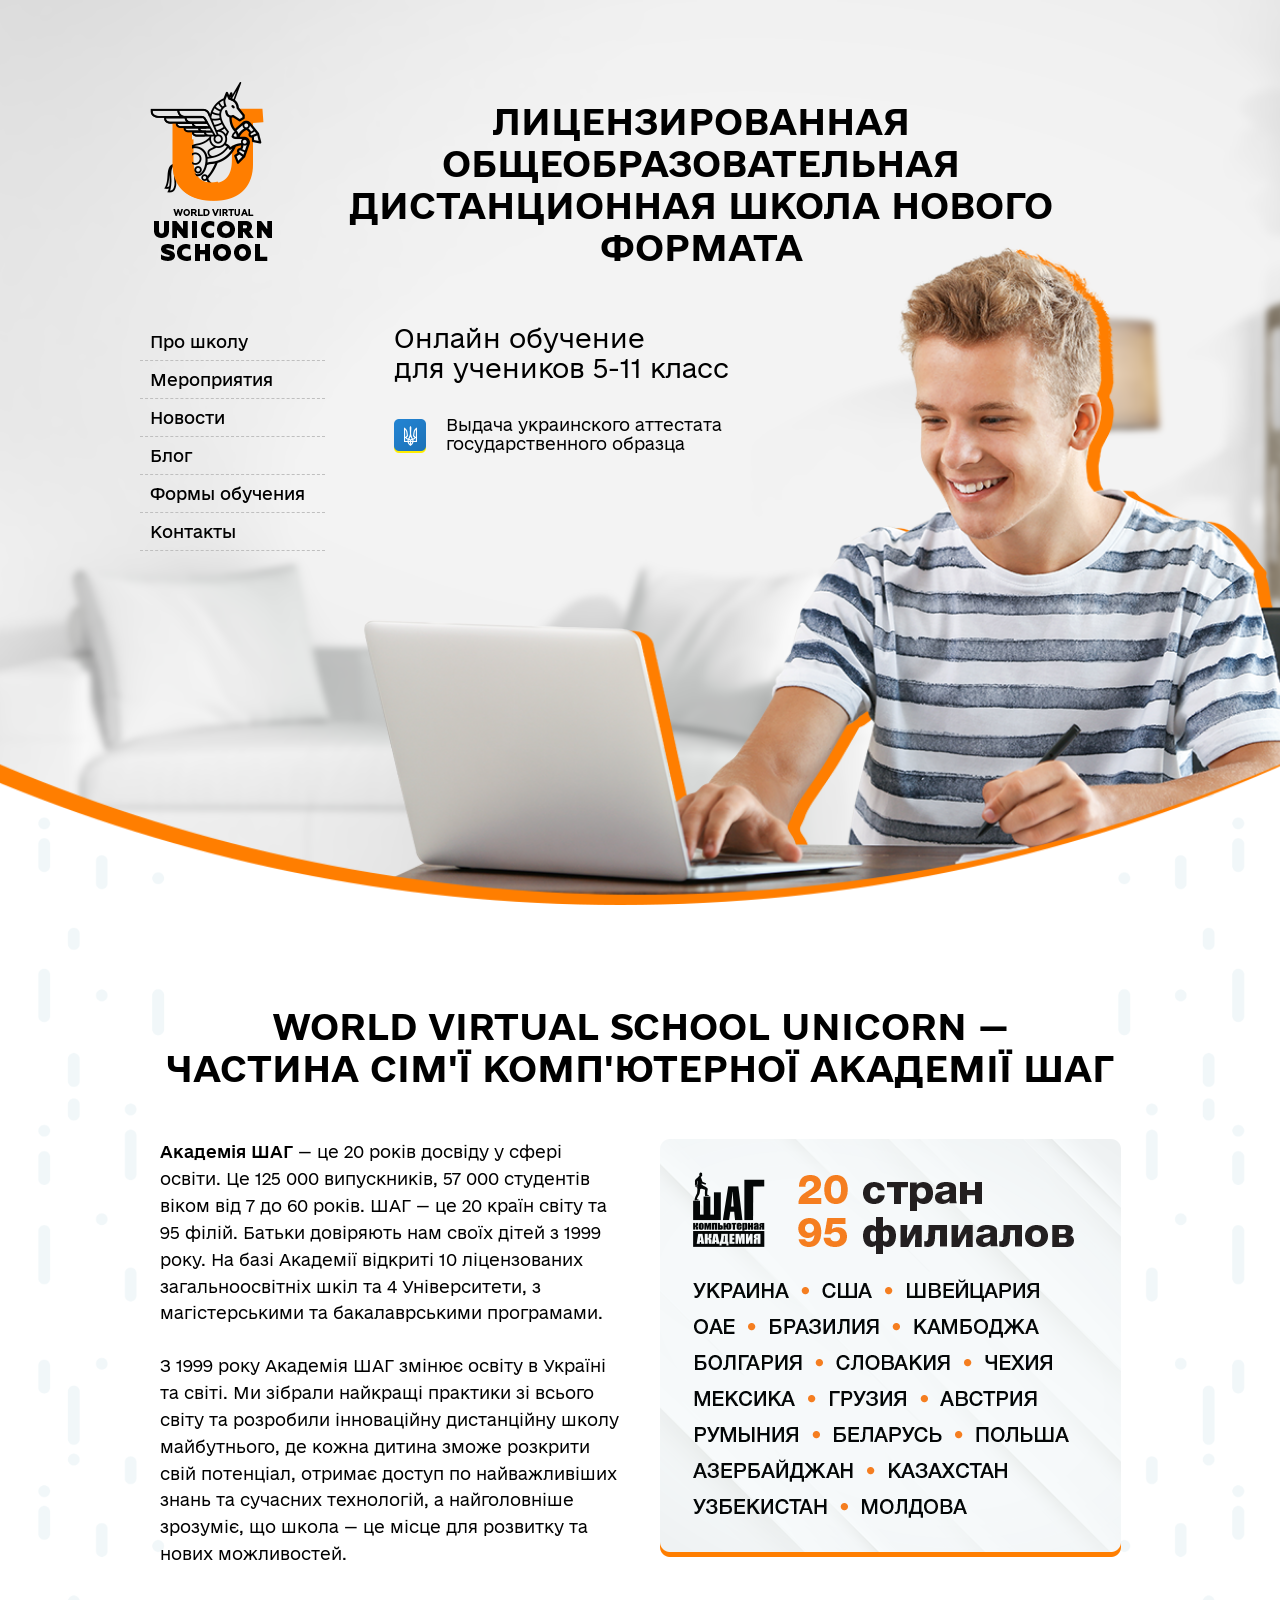
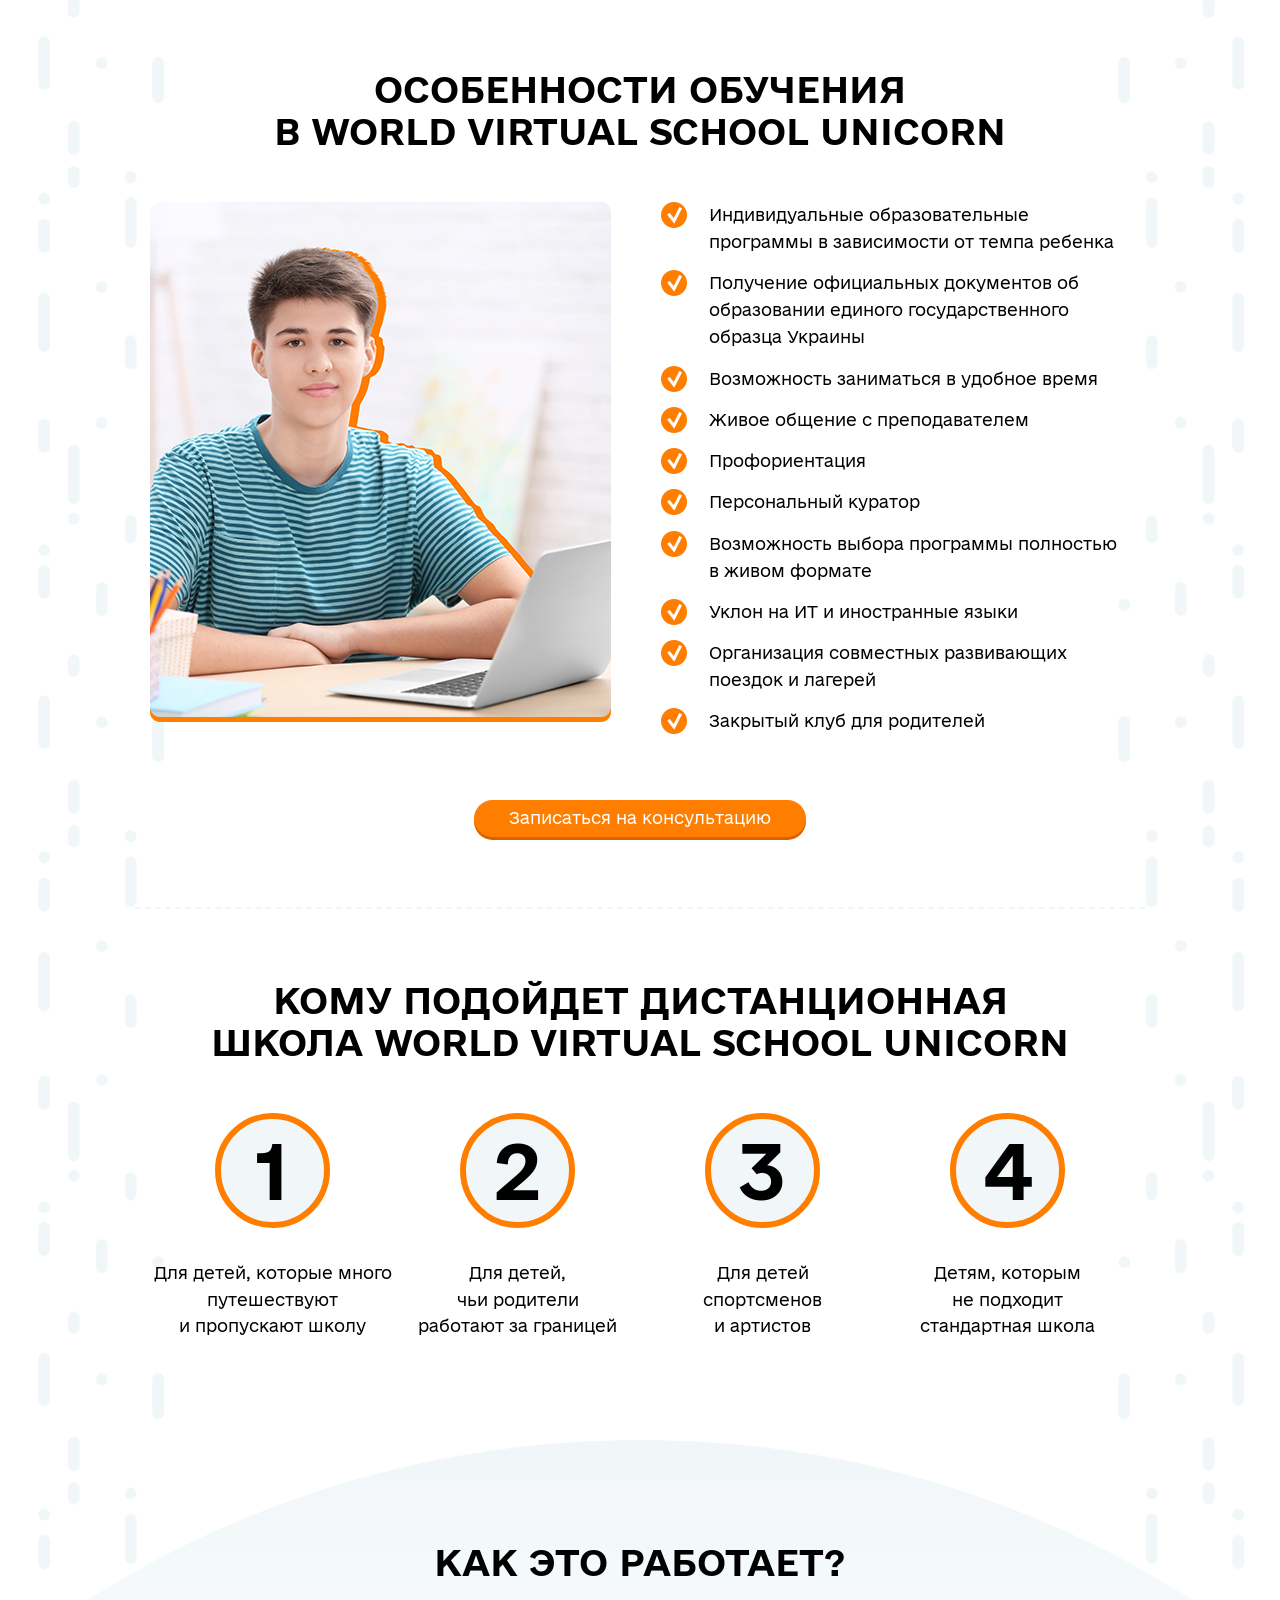
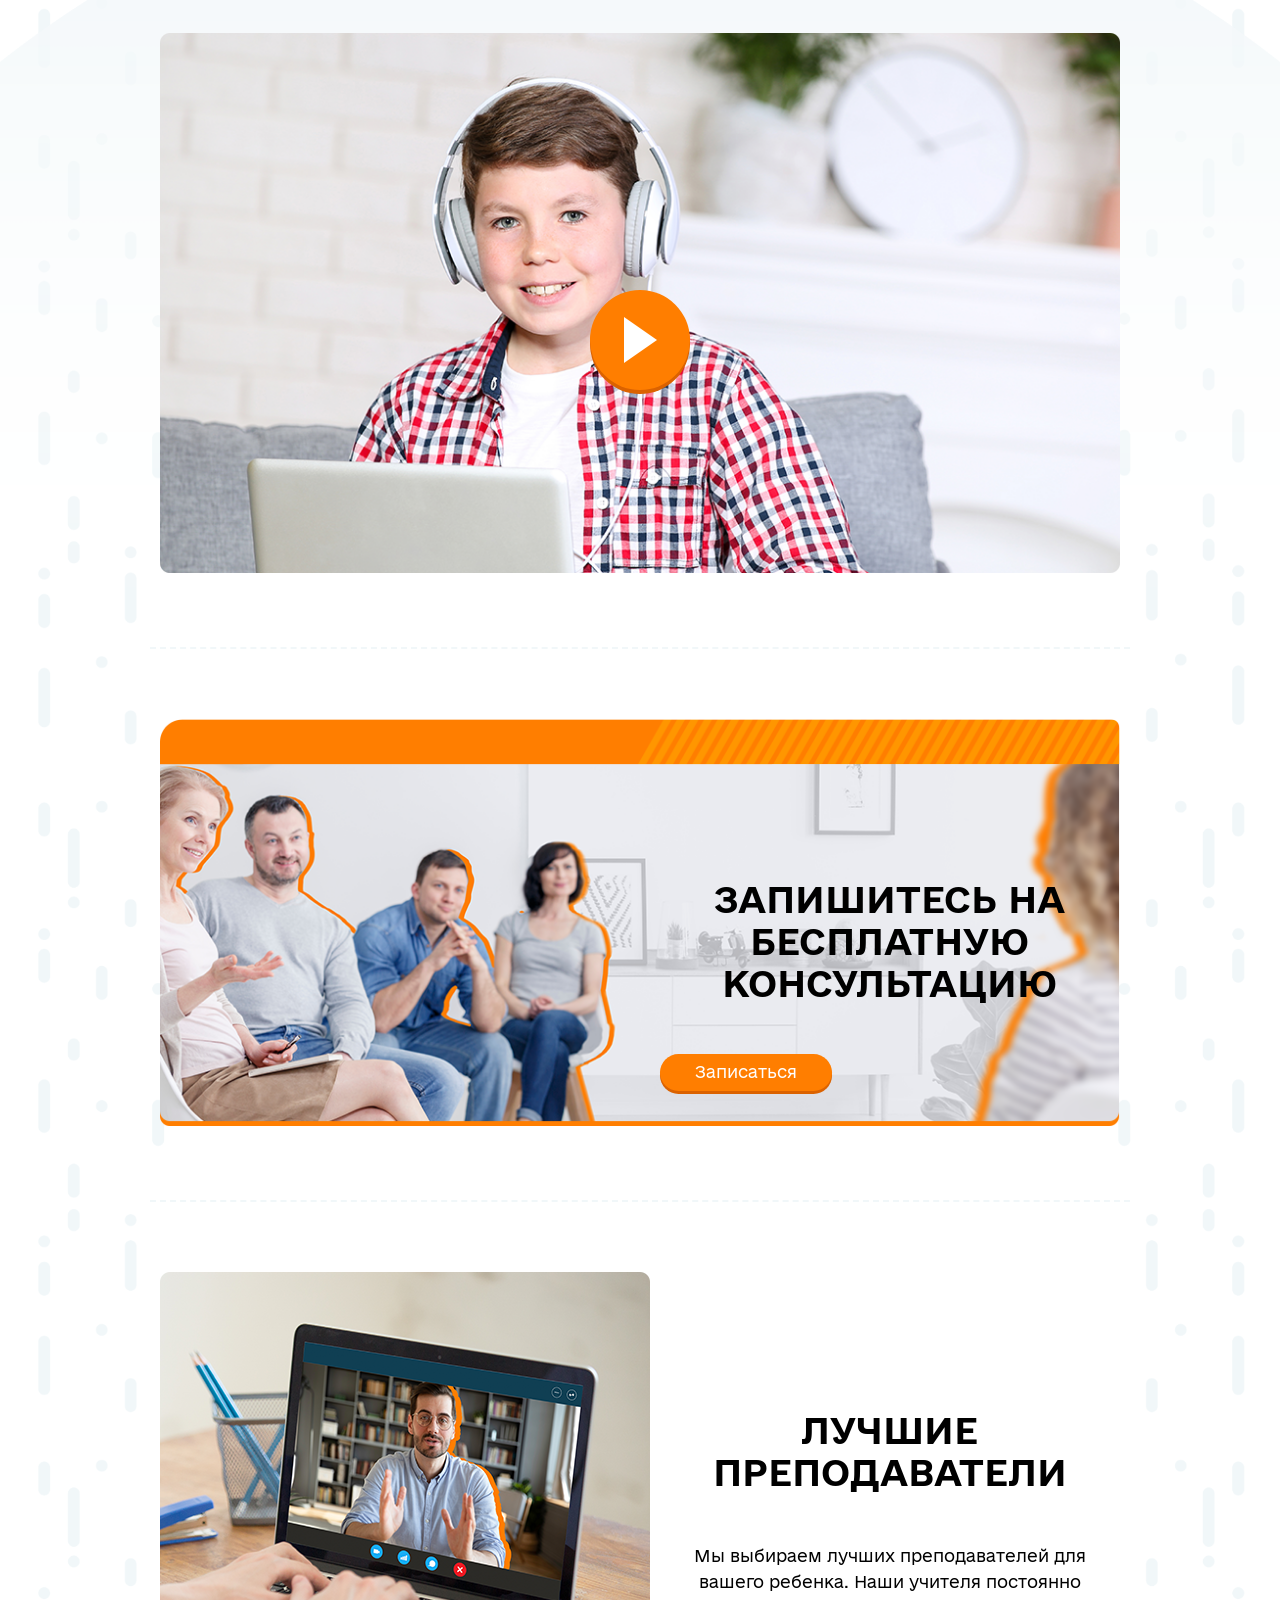
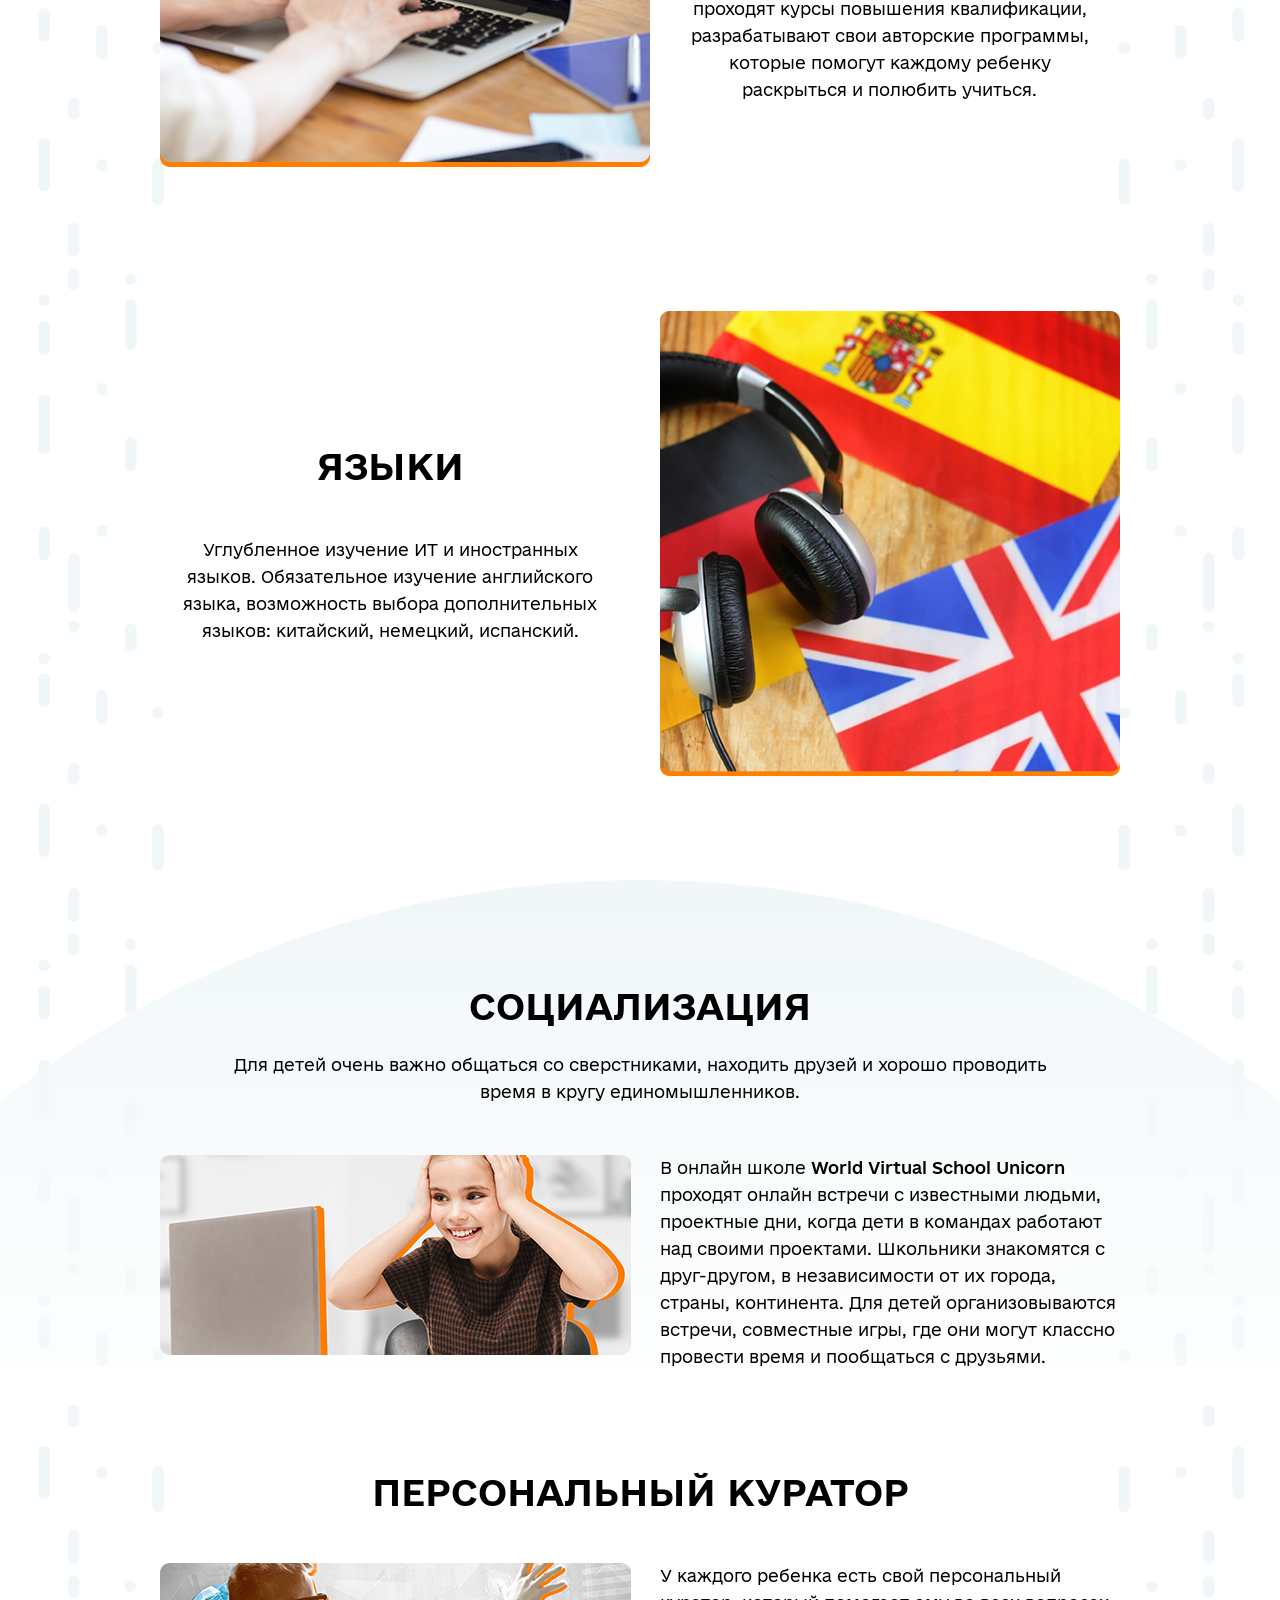
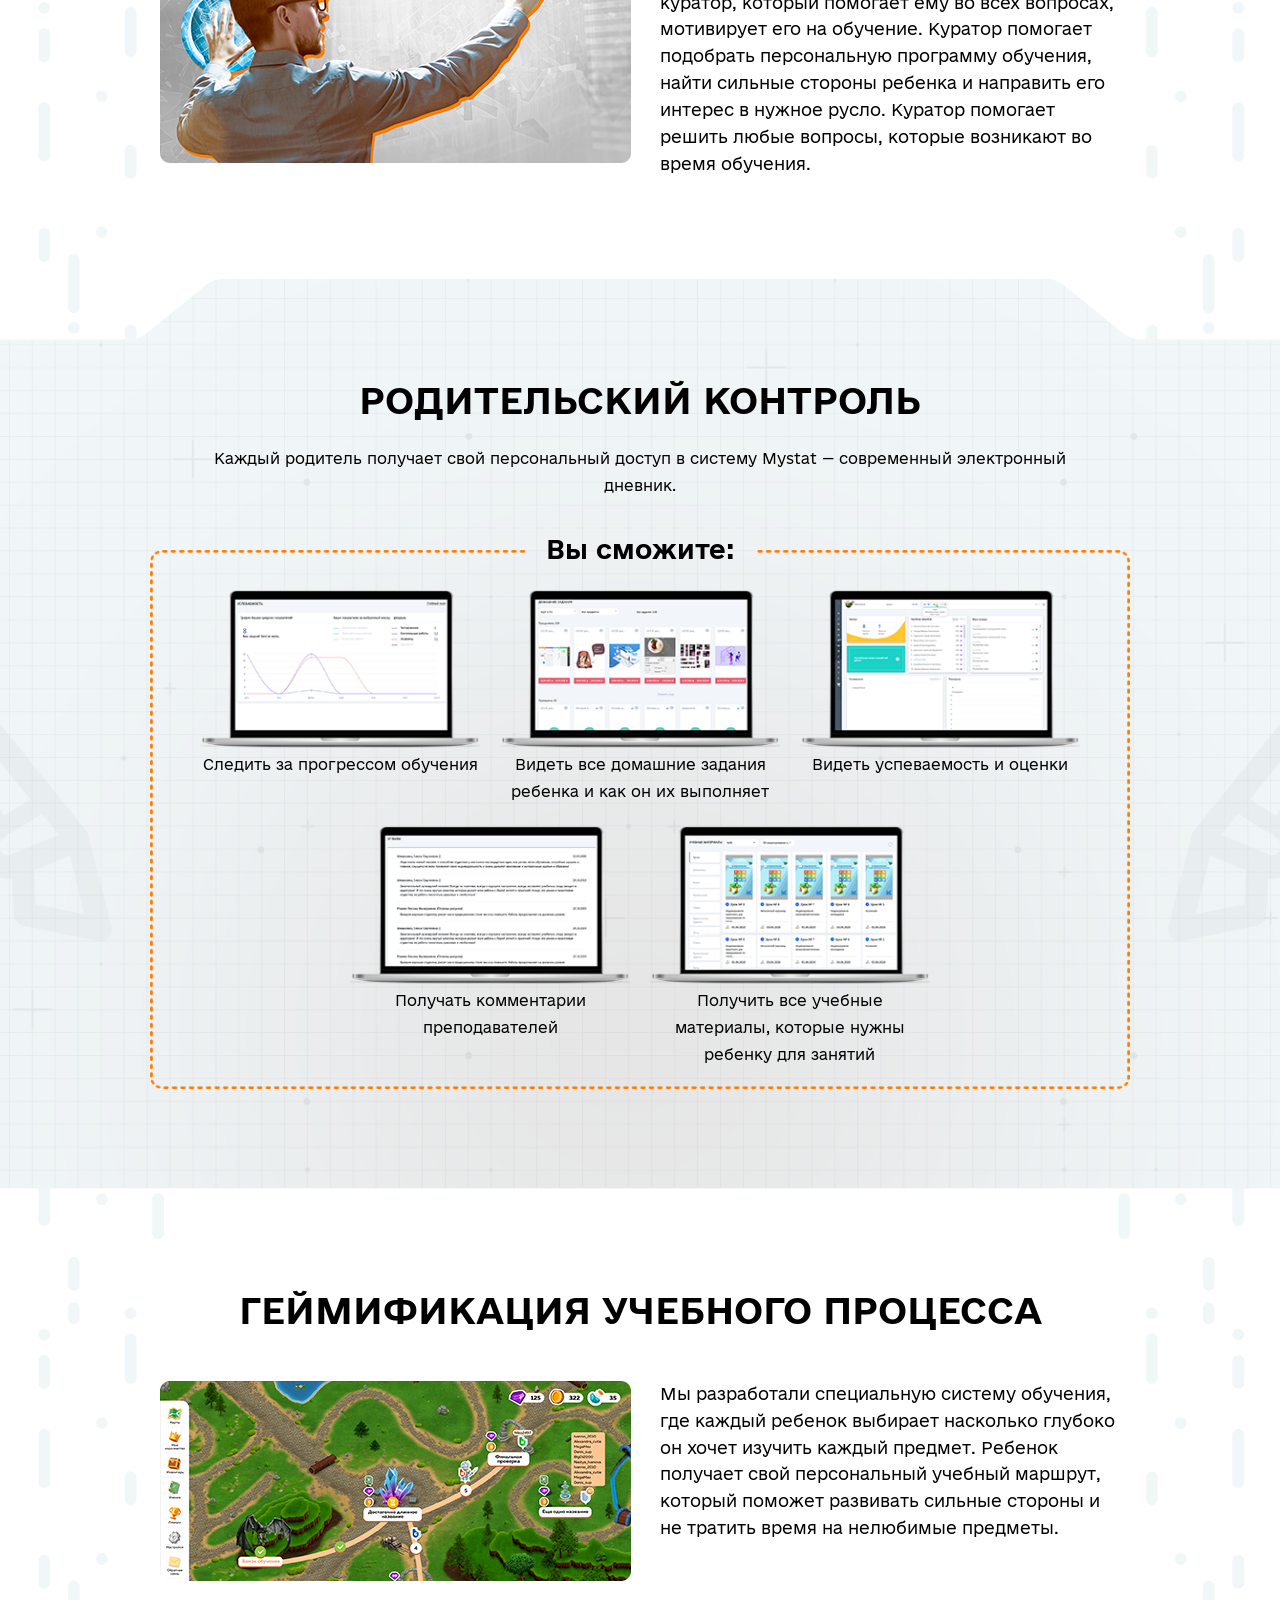
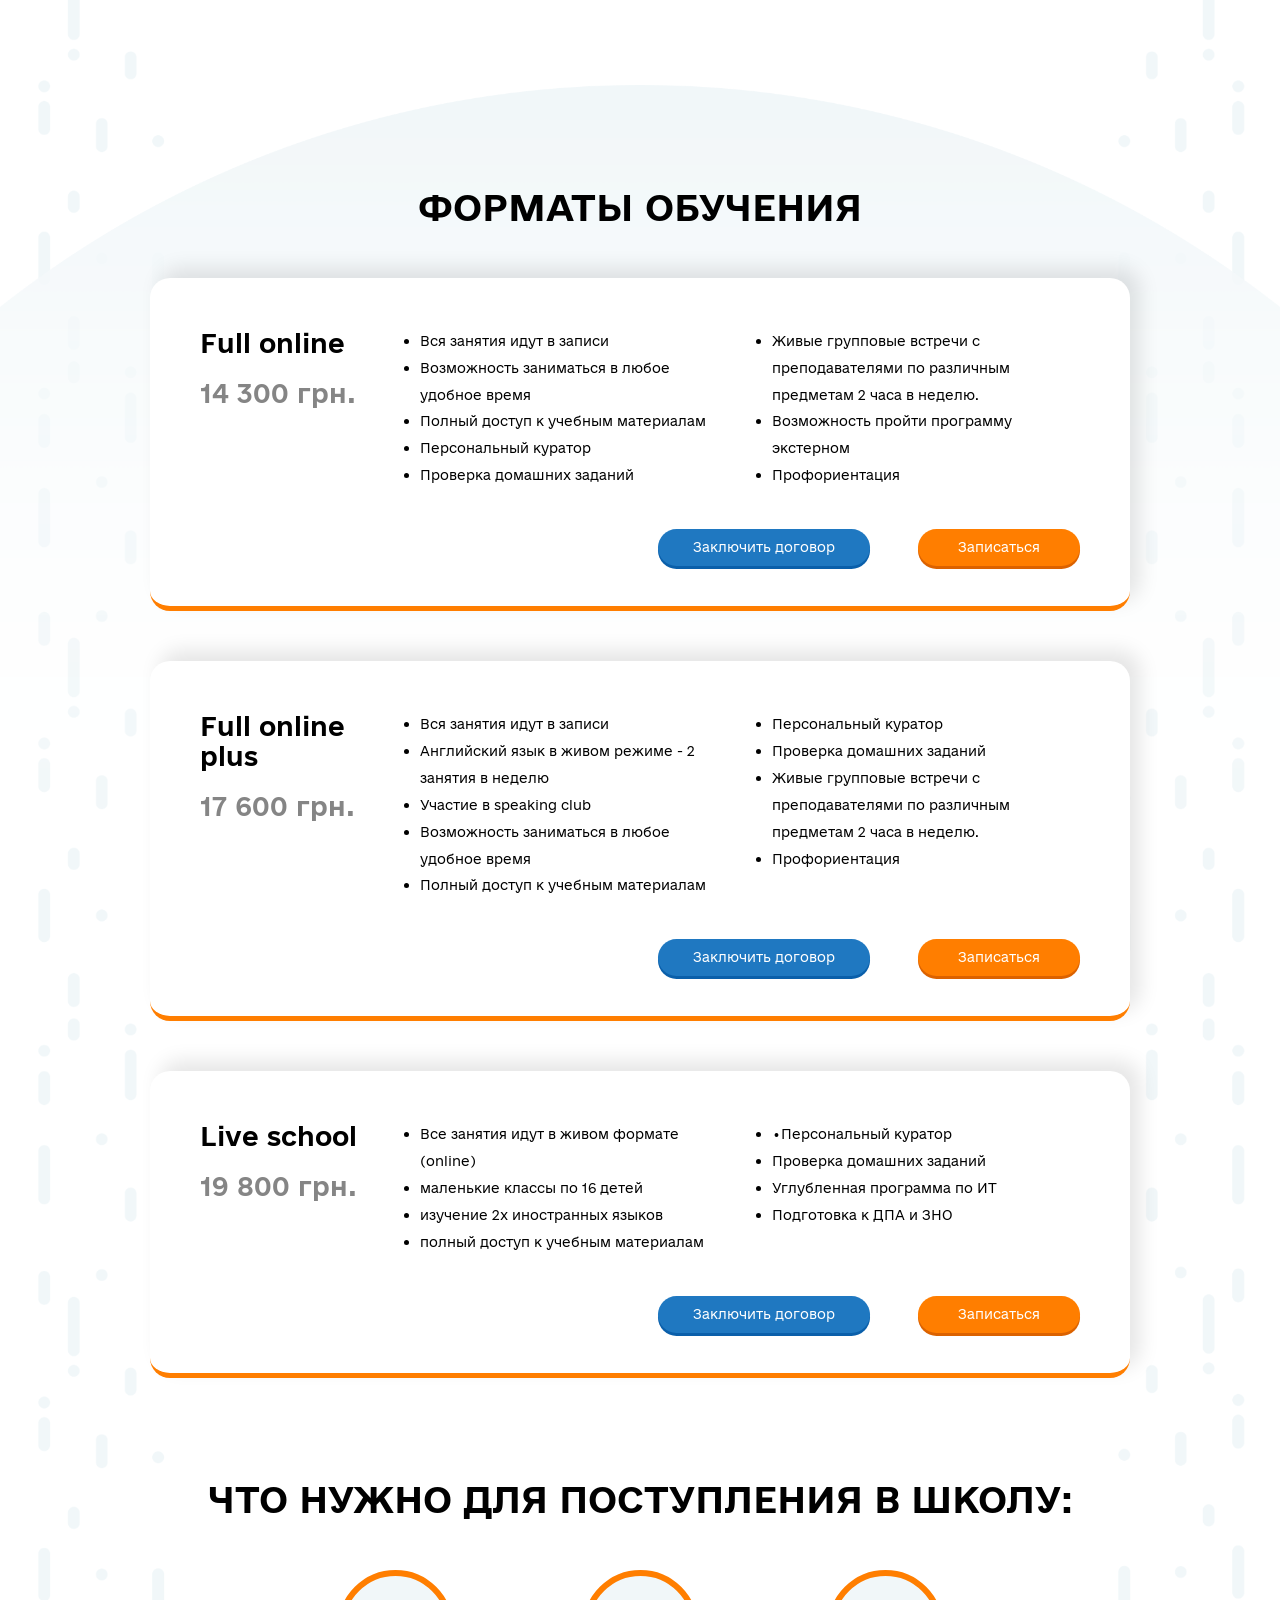
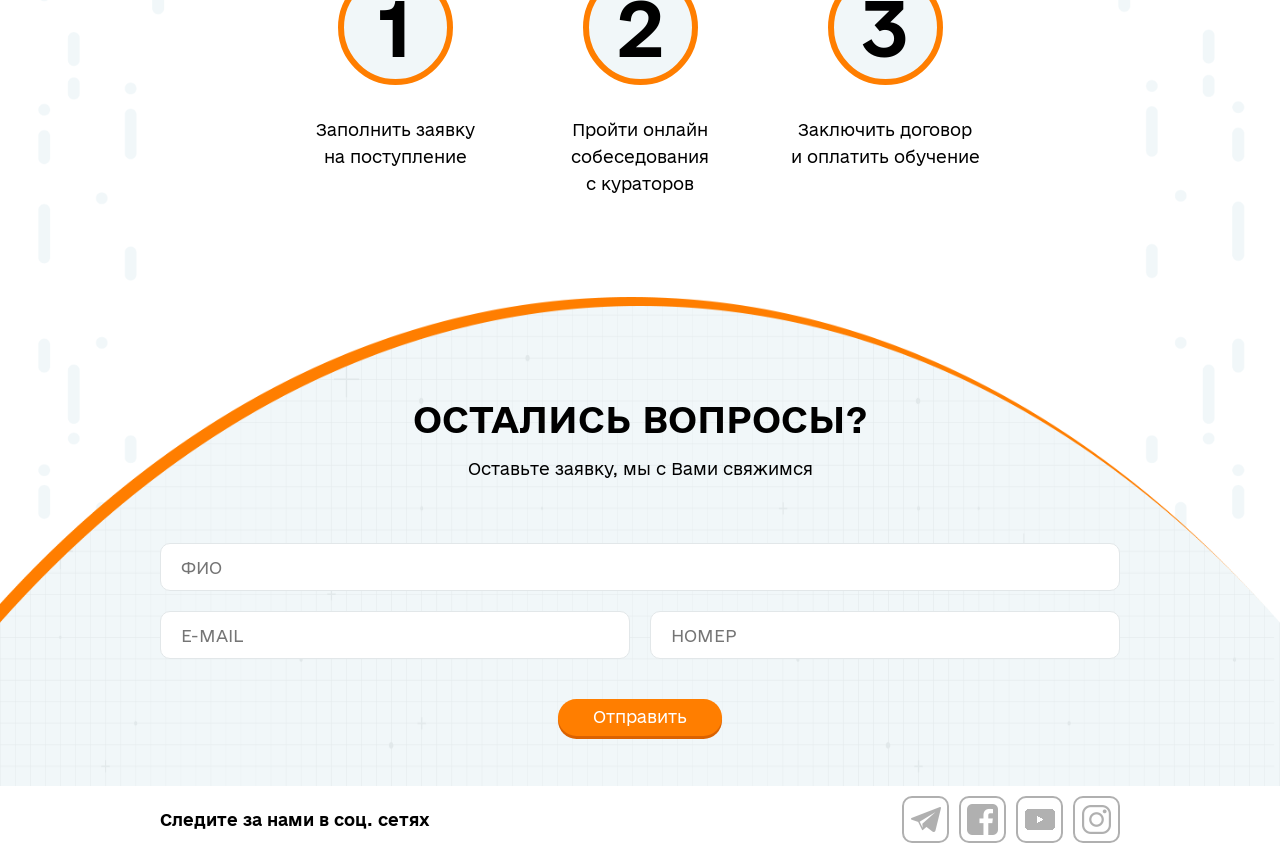
==== index.html @ 5464eb4e "Add files for uploads" ====
<!doctype html>
<html lang="en">
<head>
    <meta charset="UTF-8">
    <meta name="viewport"
          content="width=device-width, user-scalable=no, initial-scale=1.0, maximum-scale=1.0, minimum-scale=1.0">
    <meta http-equiv="X-UA-Compatible" content="ie=edge">
    <title>World Virtual School</title>
    <link rel="stylesheet" href="css/style.css">
</head>
<body>
<div class="page">
    <!-- Header -->
    <header class="header">
        <div class="page__content">
            <div class="header__row">
                <div class="header__logo">
                    <img src="images/logo.png" alt="logotype" class="header__logo-image">
                </div>
                <div class="header__title">
                    <h1 class="header__title-text">
                        лицензированная общеобразовательная дистанционная школа нового формата
                    </h1>
                </div>
            </div>

            <div class="header__row">
                <ul class="header__menu">
                    <li class="header__menu-item">
                        <a href="#" class="header__menu-link">Про школу</a>
                    </li>
                    <li class="header__menu-item">
                        <a href="#" class="header__menu-link">Мероприятия</a>
                    </li>
                    <li class="header__menu-item">
                        <a href="#" class="header__menu-link">Новости</a>
                    </li>
                    <li class="header__menu-item">
                        <a href="#" class="header__menu-link">Блог</a>
                    </li>
                    <li class="header__menu-item">
                        <a href="#" class="header__menu-link">Формы обучения</a>
                    </li>
                    <li class="header__menu-item">
                        <a href="#" class="header__menu-link">Контакты</a>
                    </li>
                </ul>
                <div class="header__slogan">
                    <h3 class="header__slogan-title">
                        Онлайн обучение <br>для учеников 5-11 класс
                    </h3>
                    <div class="header__slogan-content">
                        <img src="images/slogan.png" alt="slogan image" class="header__slogan-image">
                        <p class="header__slogan-text">Выдача украинского аттестата государственного образца</p>
                    </div>
                </div>
            </div>
        </div>
    </header>
    <!-- End Header -->

    <!-- About -->
    <section class="about">
        <div class="page__content">
            <h2 class="text-header">
                World Virtual School Unicorn — <br>ЧАСТИНА СІМ'Ї КОМП'ЮТЕРНОЇ АКАДЕМІЇ ШАГ
            </h2>
            <div class="standard-block">
                <div class="standard-block__item">
                    <p class="paragraph paragraph_margin-bottom">
                        <span class="paragraph_medium">Академія ШАГ</span> — це 20 років досвіду у сфері освіти. Це 125 000 випускників, 57 000 студентів віком
                        від 7 до 60 років. ШАГ — це 20 країн світу та 95 філій. Батьки довіряють нам своїх дітей з 1999 року.
                        На базі Академії відкриті 10 ліцензованих загальноосвітніх шкіл та 4 Університети, з магістерськими
                        та бакалаврськими програмами.
                    </p>
                    <p class="paragraph">
                        З 1999 року Академія ШАГ змінює освіту в Україні та світі. Ми зібрали найкращі практики зі всього світу та розробили інноваційну дистанційну школу майбутнього, де кожна дитина зможе розкрити свій потенціал, отримає доступ по найважливіших знань та сучасних технологій, а найголовніше
                        зрозуміє, що школа — це місце для розвитку
                        та нових можливостей.
                    </p>
                </div>
                <div class="standard-block__item">
                    <img src="images/banner_about.png" alt="banner about" class="about__banner-image">
                </div>
            </div>
        </div>
    </section>
    <!-- End About -->

    <!-- Features -->
    <section class="features">
        <div class="page__content">
            <div class="text-header">
                <h2 class="text-header">
                    Особенности обучения<br>
                    в World Virtual School Unicorn
                </h2>
            </div>
            <div class="standard-block">
                <div class="standard-item">
                    <img src="images/features.png" alt="features" class="standart-image">
                </div>
                <div class="standard-item">
                    <ul class="features__list">
                        <li class="features__list-item">
                            <p class="paragraph">
                                Индивидуальные образовательные программы в зависимости от темпа ребенка
                            </p>
                        </li>
                        <li class="features__list-item">
                            <p class="paragraph">
                                Получение официальных документов об образовании единого государственного образца Украины
                            </p>
                        </li>
                        <li class="features__list-item">
                            <p class="paragraph">
                                Возможность заниматься в удобное время
                            </p>
                        </li>
                        <li class="features__list-item">
                            <p class="paragraph">
                                Живое общение с преподавателем
                            </p>
                        </li>
                        <li class="features__list-item">
                            <p class="paragraph">
                                Профориентация
                            </p>
                        </li>
                        <li class="features__list-item">
                            <p class="paragraph">
                                Персональный куратор
                            </p>
                        </li>
                        <li class="features__list-item">
                            <p class="paragraph">
                                Возможность выбора программы полностью	в живом формате
                            </p>
                        </li>
                        <li class="features__list-item">
                            <p class="paragraph">
                                Уклон на ИТ и иностранные языки
                            </p>
                        </li>
                        <li class="features__list-item">
                            <p class="paragraph">
                                Организация совместных развивающих поездок и лагерей
                            </p>
                        </li>
                        <li class="features__list-item">
                            <p class="paragraph">
                                Закрытый клуб для родителей
                            </p>
                        </li>
                    </ul>
                </div>
            </div>
            <div class="features__button-block">
                <button class="button button_contrast">Записаться на консультацию</button>
            </div>
        </div>
    </section>
    <!-- End Features-->

    <!-- Who Suits-->
    <section class="suits">
        <div class="page__content">
            <h2 class="text-header">
                Кому подойдет дистанционная<br>
                школа World Virtual School Unicorn
            </h2>
            <div class="suits__content">
                <div class="suits__item">
                    <div class="suits__circle">
                        <p class="paragraph">1</p>
                    </div>
                    <div class="suits__text">
                        <p class="paragraph">
                            Для детей, которые много<br>
                            путешествуют<br>
                            и пропускают школу
                        </p>
                    </div>
                </div>
                <div class="suits__item">
                    <div class="suits__circle">
                        <p class="paragraph">2</p>
                    </div>
                    <div class="suits__text">
                        <p class="paragraph">
                            Для детей,<br>
                            чьи родители<br>
                            работают за границей
                        </p>
                    </div>
                </div>
                <div class="suits__item">
                    <div class="suits__circle">
                        <p class="paragraph">3</p>
                    </div>
                    <div class="suits__text">
                        <p class="paragraph">
                            Для детей<br>
                            спортсменов<br>
                            и артистов
                        </p>
                    </div>
                </div>
                <div class="suits__item">
                    <div class="suits__circle">
                        <p class="paragraph">4</p>
                    </div>
                    <div class="suits__text">
                        <p class="paragraph">
                            Детям, которым<br>
                            не подходит<br>
                            стандартная школа
                        </p>
                    </div>
                </div>
            </div>
        </div>
    </section>
    <!-- End Who Suits-->

    <!-- Works -->
    <section class="works">
        <div class="page__content">
            <div class="text-header">
                <h2 class="text-header">
                    КАК ЭТО РАБОТАЕТ?
                </h2>
            </div>
            <div class="video">
                <video src="videos/video.mp4" width="100%" poster="images/video_poster.png"></video>
                <div class="video__wrap">
                    <div class="video__button">
                        <img src="images/play.png" alt="play button" class="video__image">
                    </div>
                </div>
            </div>
            <div class="works__banner">
                <img src="images/works_banner.png" alt="works banner" class="works__image">
                <div class="standard-block">
                    <div class="standard-block__item"></div>
                    <div class="standard-block__item">
                        <h3 class="works__header">
                            запишитесь
                            на бесплатную
                            консультацию
                        </h3>
                        <button class="button button_contrast">Записаться</button>
                    </div>
                </div>
            </div>
            <div class="teachers">
                <div class="standard-block">
                    <div class="standard-block__item">
                        <img src="images/teachers.png" alt="teachers" class="teachers__image">
                    </div>
                    <div class="standard-block__item">
                        <h3 class="standard-block__header">
                            Лучшие<br>
                            преподаватели
                        </h3>
                        <p class="paragraph">
                            Мы выбираем лучших преподавателей
                            для вашего ребенка. Наши учителя
                            постоянно проходят курсы повышения
                            квалификации, разрабатывают свои
                            авторские программы, которые помогут каждому ребенку раскрыться и полюбить учиться.
                        </p>
                    </div>
                </div>
            </div>
            <div class="languages">
                <div class="standard-block">
                    <div class="standard-block__item">
                        <h3 class="standard-block__header">
                            Языки
                        </h3>
                        <p class="paragraph">
                            Углубленное изучение ИТ и иностранных языков. Обязательное изучение
                            английского языка, возможность выбора дополнительных языков:
                            китайский, немецкий, испанский.
                        </p>
                    </div>
                    <div class="standard-block__item">
                        <img src="images/languages.png" alt="teachers" class="teachers__image">
                    </div>
                </div>
            </div>
        </div>
    </section>
    <!-- End Works -->

    <!-- Socialization -->
    <section class="socialization">
        <div class="page__content">
            <h2 class="text-header">
                социализация
            </h2>
            <p class="header-slogan">
                Для детей очень важно общаться со сверстниками, находить друзей и хорошо проводить время в кругу единомышленников.
            </p>
            <div class="standard-block">
                <div class="standard-block__item">
                    <img src="images/socialization.png" alt="socialization image" class="socialization__image">
                </div>
                <div class="standard-block__item">
                    <p class="paragraph">
                        В онлайн школе <span class="paragraph_medium">World Virtual School Unicorn</span> проходят онлайн встречи с известными людьми, проектные дни, когда дети в командах работают над своими проектами. Школьники знакомятся 	с друг-другом, в независимости от их города, страны, континента. Для детей организовываются встречи, совместные игры, где они могут классно провести время
                        и пообщаться с друзьями.
                    </p>
                </div>
            </div>
        </div>
    </section>
    <!-- Socialization -->

    <!-- Personal Lead -->
    <section class="personal-lead">
        <div class="page__content">
            <h2 class="text-header">
                персональный куратор
            </h2>

            <div class="standard-block">
                <div class="standard-block__item">
                    <img src="images/personal_lead.png" alt="personal lead image" class="personal-lead__image">
                </div>
                <div class="standard-block__item">
                    <p class="paragraph">
                        У каждого ребенка есть свой персональный куратор, который помогает ему во всех вопросах,
                        мотивирует его на обучение. Куратор помогает подобрать персональную программу обучения, найти сильные стороны ребенка и направить его интерес в нужное русло.
                        Куратор помогает решить любые вопросы, которые возникают во время обучения.
                    </p>
                </div>
            </div>
        </div>
    </section>
    <!-- End Personal Lead -->

    <!-- Parent Control -->
    <section class="control">
        <div class="page__content">
            <h2 class="text-header">
                Родительский контроль
            </h2>
            <p class="header-slogan">
                Каждый родитель получает свой персональный доступ в систему Mystat  — современный электронный дневник.
            </p>
            <div class="control__content">
                <h4 class="control__header">Вы сможите:</h4>
                <div class="control__container">
                    <div class="control__item">
                        <img src="images/control_1.png" alt="control item image" class="control__item-image">
                        <p class="paragraph">
                            Cледить за
                            прогрессом обучения
                        </p>
                    </div>
                    <div class="control__item">
                        <img src="images/control_2.png" alt="control item image" class="control__item-image">
                        <p class="paragraph">
                            Видеть все домашние задания ребенка и как он их выполняет
                        </p>
                    </div>
                    <div class="control__item">
                        <img src="images/control_3.png" alt="control item image" class="control__item-image">
                        <p class="paragraph">
                            Видеть успеваемость
                            и оценки
                        </p>
                    </div>
                    <div class="control__item">
                        <img src="images/control_4.png" alt="control item image" class="control__item-image">
                        <p class="paragraph">
                            Получать комментарии
                            преподавателей
                        </p>
                    </div>
                    <div class="control__item">
                        <img src="images/control_5.png" alt="control item image" class="control__item-image">
                        <p class="paragraph">
                            Получить все учебные
                            материалы, которые нужны
                            ребенку для занятий
                        </p>
                    </div>
                </div>
            </div>
        </div>
    </section>
    <!-- End Parent Control -->

    <!-- Gaming -->
    <section class="gaming">
        <div class="page__content">
            <h2 class="text-header">
                Геймификация учебного процесса
            </h2>

            <div class="standard-block">
                <div class="standard-block__item">
                    <img src="images/gaming.png" alt="gaming image" class="gaming__image">
                </div>
                <div class="standard-block__item">
                    <p class="paragraph">
                        Мы разработали специальную систему обучения, где каждый ребенок выбирает насколько глубоко он хочет изучить каждый предмет. Ребенок
                        получает свой персональный учебный маршрут, который поможет развивать сильные стороны
                        и не тратить время на нелюбимые предметы.
                    </p>
                </div>
            </div>
        </div>
    </section>
    <!-- End Gaming -->

    <!-- Formats -->
    <section class="formats">
        <div class="page__content">
            <h2 class="text-header">Форматы обучения</h2>
            <div class="formats__content">
                <div class="formats__item">
                    <div class="formats__row">
                        <div class="formats__name">
                            <h4 class="formats__title">Full online</h4>
                            <h4 class="formats__price">14 300 грн.</h4>
                        </div>
                        <ul class="formats__list">
                            <li class="formats__list-item">
                                <p class="paragraph">Вся занятия идут в записи</p>
                            </li>
                            <li class="formats__list-item">
                                <p class="paragraph">Возможность заниматься в любое удобное время </p>
                            </li>
                            <li class="formats__list-item">
                                <p class="paragraph">Полный доступ к учебным материалам </p>
                            </li>
                            <li class="formats__list-item">
                                <p class="paragraph">Персональный куратор</p>
                            </li>
                            <li class="formats__list-item">
                                <p class="paragraph">Проверка домашних заданий </p>
                            </li>
                        </ul>
                        <ul class="formats__list">
                            <li class="formats__list-item">
                                <p class="paragraph">Живые групповые встречи с преподавателями по различным предметам 2 часа в неделю.</p>
                            </li>
                            <li class="formats__list-item">
                                <p class="paragraph">Возможность пройти программу экстерном</p>
                            </li>
                            <li class="formats__list-item">
                                <p class="paragraph">Профориентация</p>
                            </li>
                        </ul>
                    </div>
                    <div class="formats__row">
                        <button class="button button_primary">Заключить договор</button>
                        <button class="button button_contrast">Записаться</button>
                    </div>
                </div>
                <div class="formats__item">
                    <div class="formats__row">
                        <div class="formats__name">
                            <h4 class="formats__title">Full online plus</h4>
                            <h4 class="formats__price">17 600 грн.</h4>
                        </div>
                        <ul class="formats__list">
                            <li class="formats__list-item">
                                <p class="paragraph">Вся занятия идут в записи</p>
                            </li>
                            <li class="formats__list-item">
                                <p class="paragraph">Английский язык в живом режиме - 2 занятия в неделю
                                </p>
                            </li>
                            <li class="formats__list-item">
                                <p class="paragraph">Участие в speaking club</p>
                            </li>
                            <li class="formats__list-item">
                                <p class="paragraph">Возможность заниматься в любое удобное время</p>
                            </li>
                            <li class="formats__list-item">
                                <p class="paragraph">Полный доступ к учебным материалам</p>
                            </li>
                        </ul>
                        <ul class="formats__list">
                            <li class="formats__list-item">
                                <p class="paragraph">Персональный куратор</p>
                            </li>
                            <li class="formats__list-item">
                                <p class="paragraph">Проверка домашних заданий</p>
                            </li>
                            <li class="formats__list-item">
                                <p class="paragraph">Живые групповые встречи с преподавателями по различным предметам 2 часа в неделю.</p>
                            </li>
                            <li class="formats__list-item">
                                <p class="paragraph">Профориентация</p>
                            </li>
                        </ul>
                    </div>
                    <div class="formats__row">
                        <button class="button button_primary">Заключить договор</button>
                        <button class="button button_contrast">Записаться</button>
                    </div>
                </div>
                <div class="formats__item">
                    <div class="formats__row">
                        <div class="formats__name">
                            <h4 class="formats__title">Live school</h4>
                            <h4 class="formats__price">19 800 грн.</h4>
                        </div>
                        <ul class="formats__list">
                            <li class="formats__list-item">
                                <p class="paragraph">Все занятия идут в живом формате (online)</p>
                            </li>
                            <li class="formats__list-item">
                                <p class="paragraph">маленькие классы по 16 детей</p>
                            </li>
                            <li class="formats__list-item">
                                <p class="paragraph">изучение 2х иностранных языков</p>
                            </li>
                            <li class="formats__list-item">
                                <p class="paragraph">полный доступ к учебным материалам</p>
                            </li>
                        </ul>
                        <ul class="formats__list">
                            <li class="formats__list-item">
                                <p class="paragraph">•Персональный куратор</p>
                            </li>
                            <li class="formats__list-item">
                                <p class="paragraph">Проверка домашних заданий</p>
                            </li>
                            <li class="formats__list-item">
                                <p class="paragraph">Углубленная программа по ИТ</p>
                            </li>
                            <li class="formats__list-item">
                                <p class="paragraph">Подготовка к ДПА и ЗНО</p>
                            </li>
                        </ul>
                    </div>
                    <div class="formats__row">
                        <button class="button button_primary">Заключить договор</button>
                        <button class="button button_contrast">Записаться</button>
                    </div>
                </div>
            </div>
        </div>
    </section>
    <!-- End Formats -->

    <!-- Admission -->
    <section class="admission">
        <div class="page__content">
            <h2 class="text-header">
                Что нужно для поступления в школу:
            </h2>
            <div class="suits__content">
                <div class="suits__item">
                    <div class="suits__circle">
                        <p class="paragraph">1</p>
                    </div>
                    <div class="suits__text">
                        <p class="paragraph">
                            Заполнить заявку<br>
                            на поступление
                        </p>
                    </div>
                </div>
                <div class="suits__item">
                    <div class="suits__circle">
                        <p class="paragraph">2</p>
                    </div>
                    <div class="suits__text">
                        <p class="paragraph">
                            Пройти онлайн собеседования<br>с кураторов
                        </p>
                    </div>
                </div>
                <div class="suits__item">
                    <div class="suits__circle">
                        <p class="paragraph">3</p>
                    </div>
                    <div class="suits__text">
                        <p class="paragraph">
                            Заключить договор<br>
                            и оплатить обучение
                        </p>
                    </div>
                </div>
            </div>
        </div>
    </section>
    <!-- End Admission -->

    <!-- Contact -->
    <section class="contact">
        <div class="page__content">
            <h2 class="text-header">Остались вопросы?</h2>
            <p class="header-slogan">Оставьте заявку, мы с Вами свяжимся</p>
            <form action="#" method="post" class="form">
                <div class="form__group">
                    <input type="text" placeholder="ФИО" class="form__control">
                </div>
                <div class="form__inline">
                    <input type="text" placeholder="E-MAIL" class="form__control">
                    <input type="text" placeholder="НОМЕР" class="form__control">
                </div>
                <div class="form__group">
                    <button type="submit" class="button button_contrast">Отправить</button>
                </div>
            </form>
        </div>
    </section>
    <!-- End Contact -->

    <!-- Footer -->
    <footer class="footer">
        <div class="page__content">
            <div class="footer__content">
                <h4 class="footer__text">Следите за нами в соц. сетях</h4>
                <div class="social">
                    <a href="#" class="social__item telegram_hover">
                        <img src="images/telegram.png" alt="telegram" class="social__image">
                    </a>
                    <a href="#" class="social__item facebook_hover">
                        <img src="images/facebook.png" alt="facebook" class="social__image">
                    </a>
                    <a href="#" class="social__item youtube_hover">
                        <img src="images/youtube.png" alt="youtube" class="social__image">
                    </a>
                    <a href="#" class="social__item instagram_hover">
                        <img src="images/instagram.png" alt="instagram" class="social__image">
                    </a>
                </div>
            </div>
        </div>
    </footer>
    <!-- End Footer -->
</div>
<script src="libs/jquery-3.5.1.min.js"></script>
<script src="js/scripts.js"></script>
</body>
</html>
---- css/style.css ----
@font-face {
  font-family: Ukraine-Regular;
  src: url(../fonts/e-Ukraine-Regular.woff2) format("woff2"), url(../fonts/e-Ukraine-Regular.woff) format("woff"), url(../fonts/e-Ukraine-Regular.ttf) format("truetype");
  font-style: normal;
}
@font-face {
  font-family: Ukraine-Bold;
  src: url(../fonts/e-Ukraine-Bold.woff2) format("woff2"), url(../fonts/e-Ukraine-Bold.woff) format("woff"), url(../fonts/e-Ukraine-Bold.ttf) format("truetype");
  font-style: normal;
}
@font-face {
  font-family: Ukraine-Light;
  src: url(../fonts/e-Ukraine-Light.woff2) format("woff2"), url(../fonts/e-Ukraine-Light.woff) format("woff"), url(../fonts/e-Ukraine-Light.ttf) format("truetype");
  font-style: normal;
}
@font-face {
  font-family: Ukraine-Medium;
  src: url(../fonts/e-Ukraine-Medium.woff2) format("woff2"), url(../fonts/e-Ukraine-Medium.woff) format("woff"), url(../fonts/e-Ukraine-Medium.ttf) format("truetype");
  font-style: normal;
}
html {
  font-size: 100%;
}
@media only screen and (max-width: 998px) {
  html {
    font-size: 90%;
  }
}
@media only screen and (max-width: 720px) {
  html {
    font-size: 75%;
  }
}
@media only screen and (max-width: 540px) {
  html {
    font-size: 65%;
  }
}

* {
  margin: 0;
  padding: 0;
  box-sizing: border-box;
}

.page {
  background-image: url("../images/page_background.png");
  background-size: 100%;
}
@media only screen and (max-width: 998px) {
  .page {
    background: none;
  }
}
.page__content {
  max-width: 1010px;
  margin: 0 auto;
  padding-left: 15px;
  padding-right: 15px;
}

.text-header {
  margin-top: 6.25rem;
  text-transform: uppercase;
  font-family: Ukraine-Bold, sans-serif;
  font-size: 2.1875rem;
  text-align: center;
  margin-bottom: 3.125rem;
}

.header-slogan {
  font-family: Ukraine-Bold, sans-serif;
  font-weight: bold;
  text-align: center;
  padding-left: 55px;
  padding-right: 55px;
  margin-bottom: 3.125rem;
}

.paragraph_medium {
  font-family: Ukraine-Medium, sans-serif;
}

.standard-block {
  display: flex;
  justify-content: space-between;
}
@media only screen and (max-width: 998px) {
  .standard-block {
    display: block;
  }
}
.standard-block__item {
  width: 49%;
  padding-left: 0.625rem;
  padding-right: 0.625rem;
}
@media only screen and (max-width: 998px) {
  .standard-block__item {
    width: 100%;
  }
}
.standard-block__header {
  text-transform: uppercase;
  font-family: Ukraine-Bold, sans-serif;
  font-size: 2.1875rem;
  margin-bottom: 3.125rem;
}

.paragraph, .button, .header-slogan {
  font-family: Ukraine-Light, sans-serif;
  font-size: 1rem;
  line-height: 1.6825rem;
  font-weight: lighter;
}

.paragraph_margin-bottom {
  margin-bottom: 1.6rem;
}

.button {
  color: #fff;
  padding: 5px 35px;
  border-radius: 35px;
  outline: none;
  cursor: pointer;
}
@media only screen and (max-width: 720px) {
  .button {
    font-size: 1.5rem;
  }
}
.button:focus {
  outline: none;
}
.button_contrast {
  background-color: #ff7e00;
  border: none;
  box-shadow: 0 3px 0 #db6200;
}
.button_contrast:hover {
  box-shadow: 0 -3px 0 #db6200;
}
.button_primary {
  background-color: #1f78c1;
  border: none;
  box-shadow: 0 3px 0 #0a5faa;
}
.button_primary:hover {
  box-shadow: 0 -3px 0 #0a5faa;
}

/* Header Block */
.header {
  background-image: url("../images/banner.png");
  background-repeat: no-repeat;
  background-size: cover;
  background-position: center;
  padding-top: 6.25rem;
  padding-bottom: 19.625rem;
}
.header__row {
  display: flex;
  margin-bottom: 2.5rem;
}
.header__logo {
  position: relative;
  top: -18px;
  width: 15.25rem;
}
.header__title {
  max-width: 533px;
}
.header__title-text {
  text-transform: uppercase;
  font-family: Ukraine-Bold, sans-serif;
  font-size: 2.1875rem;
}
.header__menu-link {
  font-family: Ukraine-Regular, sans-serif;
  font-size: 1rem;
  text-decoration: none;
  color: #000;
  height: 100%;
  width: 100%;
  display: inline-block;
  padding: 9px 20px 9px 10px;
}
.header__menu-item {
  border-bottom: 1px dashed #bfbfbf;
  position: relative;
  left: -10px;
}
.header__menu-item:hover {
  background-color: #ff7e00;
}
.header__menu-item:hover .header__menu-link {
  color: #fff;
}
.header__menu {
  list-style: none;
  margin-right: 3.7rem;
}
.header__slogan-title {
  font-family: Ukraine-Light, sans-serif;
  font-weight: lighter;
  font-size: 1.5625rem;
  margin-bottom: 2rem;
}
.header__slogan-content {
  display: flex;
  align-items: flex-end;
}
.header__slogan-image {
  margin-right: 1.25rem;
}
.header__slogan-text {
  font-family: Ukraine-Light, sans-serif;
  font-weight: lighter;
  font-size: 1rem;
  max-width: 400px;
}
@media only screen and (max-width: 720px) {
  .header__row {
    display: block;
  }
}
@media only screen and (max-width: 720px) {
  .header__logo {
    width: 100%;
    text-align: center;
  }
}
.header__title {
  max-width: 100%;
  text-align: center;
}
@media only screen and (max-width: 720px) {
  .header {
    padding-bottom: 3.125rem;
  }
}
@media only screen and (max-width: 720px) {
  .header__menu {
    margin-right: 0;
    padding-left: 15px;
    text-align: center;
  }
}
@media only screen and (max-width: 720px) {
  .header__menu-link {
    font-size: 16px;
  }
}
@media only screen and (max-width: 720px) {
  .header__slogan {
    margin-top: 3.125rem;
    text-align: center;
  }
}
@media only screen and (max-width: 720px) {
  .header__slogan-content {
    justify-content: center;
    align-items: center;
  }
}
@media only screen and (max-width: 720px) {
  .header__slogan-image {
    margin-right: 1rem;
  }
}

/*** About ***/
@media only screen and (max-width: 998px) {
  .about__banner-image {
    width: 60%;
    display: block;
    margin: 3.125rem auto 0;
  }
}
@media only screen and (max-width: 720px) {
  .about__banner-image {
    width: 100%;
  }
}

/*** Features ***/
.features .page__content {
  border-bottom: 2px dashed #f1f7f9;
  padding-bottom: 4.375rem;
}
@media only screen and (max-width: 998px) {
  .features .standard-item .standart-image {
    width: 60%;
    display: block;
    margin: 0 auto 3.125rem;
  }
}
@media only screen and (max-width: 720px) {
  .features .standard-item .standart-image {
    width: 100%;
  }
}
.features__list-item {
  background-image: url("../images/check.png");
  background-repeat: no-repeat;
  list-style-type: none;
  padding-left: 3rem;
  margin-bottom: 0.9rem;
}
@media only screen and (max-width: 998px) {
  .features__list-item {
    padding-top: 5px;
    padding-bottom: 5px;
  }
}
.features__list {
  padding-left: 3.125rem;
}
.features__button-block {
  padding-top: 3.125rem;
  display: flex;
  justify-content: center;
}

/*** Suits ***/
.suits .text-header {
  margin-top: 4.375rem;
}
.suits__content {
  display: flex;
  flex-wrap: wrap;
  justify-content: space-between;
  text-align: center;
  padding-bottom: 100px;
}
.suits__circle {
  width: 115px;
  height: 115px;
  border-radius: 50%;
  border: 6px solid #ff7e00;
  background-color: #f1f7f9;
  margin: 0 auto;
  display: flex;
  justify-content: center;
  align-items: center;
  cursor: pointer;
  margin-bottom: 2rem;
}
.suits__circle .paragraph, .suits__circle .header-slogan, .suits__circle .button {
  font-size: 75px;
  font-family: Ukraine-Bold, sans-serif;
}
.suits__circle:hover {
  background-color: #ff7e00;
  color: #fff;
  transform: scale(1.1);
  transition: 0.1s;
  box-shadow: 10px 10px 30px rgba(255, 126, 0, 0.2);
}
.suits__item {
  width: 25%;
}
@media only screen and (max-width: 998px) {
  .suits__item {
    width: 50%;
  }
}
@media only screen and (max-width: 998px) {
  .suits__item:nth-child(1) {
    margin-bottom: 3rem;
  }
}
@media only screen and (max-width: 998px) {
  .suits__item:nth-child(2) {
    margin-bottom: 3rem;
  }
}

/*** Works ***/
.works {
  background-image: url("../images/circle_background.png");
  background-repeat: no-repeat;
  background-size: 100%;
  background-position: top;
  padding-top: 1px;
  padding-bottom: 6.25rem;
}

/*** Video ***/
.video {
  position: relative;
  border-bottom: 2px dashed #f1f7f9;
  padding-bottom: 4.375rem;
  padding-left: 0.625rem;
  padding-right: 0.625rem;
}

.video__wrap {
  position: absolute;
  top: 0;
  bottom: 0;
  right: 0;
  left: 0;
  display: flex;
  justify-content: center;
  align-items: center;
  cursor: pointer;
}
.video__wrap .video__button {
  background: #ff7e00;
  width: 100px;
  height: 100px;
  border-radius: 50%;
  display: flex;
  justify-content: center;
  align-items: center;
  box-shadow: 0 4px 0 #db6200;
  cursor: pointer;
}
.video__wrap .video__button:hover {
  box-shadow: 0 -4px 0 #db6200;
}

/*** Works ***/
.works__banner {
  margin-top: 4.375rem;
  border-bottom: 2px dashed #f1f7f9;
  padding-bottom: 4.375rem;
  position: relative;
  padding-left: 0.625rem;
  padding-right: 0.625rem;
}
.works__banner .standard-block {
  position: absolute;
  top: 0;
  bottom: 0;
  left: 0;
  right: 0;
  align-items: center;
}
@media only screen and (max-width: 998px) {
  .works__banner .standard-block {
    display: flex;
  }
}
@media only screen and (max-width: 720px) {
  .works__banner .standard-block {
    display: block;
    position: inherit;
  }
}
.works__banner .works__header {
  text-transform: uppercase;
  font-family: Ukraine-Bold, sans-serif;
  font-size: 2.1875rem;
  margin-bottom: 3.125rem;
  text-align: center;
  margin-top: 3.125rem;
}
.works__banner .button {
  padding-left: 35px;
  padding-right: 35px;
}
@media only screen and (max-width: 720px) {
  .works__banner .button {
    font-size: 1.5rem;
    margin: 0 auto;
    display: block;
  }
}
.works__banner .works__image {
  width: 100%;
}

/*** Teachers ***/
.teachers {
  margin-top: 4.375rem;
}
.teachers .standard-block {
  align-items: center;
  text-align: center;
}
.teachers .paragraph, .teachers .header-slogan, .teachers .button {
  padding-left: 20px;
  padding-right: 20px;
}
.teachers .teachers__image {
  margin-bottom: 4.375rem;
}
@media only screen and (max-width: 720px) {
  .teachers .teachers__image {
    width: 100%;
  }
}

/*** Languages ***/
.languages {
  margin-top: 4.375rem;
}
.languages .standard-block {
  align-items: center;
  text-align: center;
}
.languages .paragraph, .languages .header-slogan, .languages .button {
  padding-left: 20px;
  padding-right: 20px;
}
.languages .teachers__image {
  width: 100%;
}
@media only screen and (max-width: 998px) {
  .languages .teachers__image {
    width: 60%;
    display: block;
    margin: 3.125rem auto 0;
  }
}
@media only screen and (max-width: 720px) {
  .languages .teachers__image {
    width: 100%;
  }
}

/*** Socialization ***/
.socialization {
  background-image: url("../images/circle_background.png");
  background-repeat: no-repeat;
  background-size: 100%;
  background-position: top;
  padding-top: 5px;
}
@media only screen and (max-width: 998px) {
  .socialization .socialization__image {
    width: 60%;
    display: block;
    margin: 0 auto 3.125rem;
  }
}
@media only screen and (max-width: 720px) {
  .socialization .socialization__image {
    width: 100%;
  }
}
.socialization .text-header {
  margin-bottom: 1.5625rem;
}

/*** Personal curator ***/
.personal-lead {
  padding-bottom: 6.25rem;
}
@media only screen and (max-width: 998px) {
  .personal-lead .personal-lead__image {
    width: 60%;
    display: block;
    margin: 0 auto 3.125rem;
  }
}
@media only screen and (max-width: 720px) {
  .personal-lead .personal-lead__image {
    width: 100%;
  }
}

/*** Parent Control ***/
.control {
  padding-top: 1px;
  padding-bottom: 6.25rem;
  background-image: url("../images/control_bg.png");
  background-repeat: no-repeat;
  background-size: cover;
  background-position: top;
}
.control .text-header {
  margin-bottom: 1.5625rem;
}
.control .control__content {
  background-image: url("../images/control_border.png");
  background-size: 100% 100%;
  background-repeat: no-repeat;
}
.control__header {
  font-family: Ukraine-Bold, sans-serif;
  font-size: 1.5625rem;
  text-align: center;
  position: relative;
  padding-left: 35px;
  padding-right: 35px;
  top: -16px;
}
.control__container {
  display: flex;
  flex-wrap: wrap;
  justify-content: center;
  padding-bottom: 10px;
}
.control__item {
  width: 280px;
  text-align: center;
  margin: 1%;
}
.control__item-image {
  width: 100%;
}
.control .paragraph, .control .header-slogan, .control .button {
  font-size: 0.9rem;
}

/*** Gaming ***/
.gaming {
  margin-bottom: 6.25rem;
}
@media only screen and (max-width: 998px) {
  .gaming .gaming__image {
    width: 60%;
    display: block;
    margin: 0 auto 3.125rem;
  }
}
@media only screen and (max-width: 720px) {
  .gaming .gaming__image {
    width: 100%;
  }
}

/*** Formats ***/
.formats {
  background-image: url("../images/circle_background.png");
  background-repeat: no-repeat;
  background-size: 100%;
  background-position: top;
  padding-top: 1px;
}
.formats .paragraph, .formats .header-slogan, .formats .button {
  font-size: 0.8rem;
}
.formats .button_contrast {
  margin-left: 3rem;
  padding-left: 40px;
  padding-right: 40px;
}

.formats__item {
  background-color: #fff;
  border-radius: 20px;
  border-bottom: 5px solid #ff7e00;
  padding: 50px 50px 40px;
  margin-bottom: 50px;
  box-shadow: 10px -10px 20px rgba(0, 0, 0, 0.1);
}
@media only screen and (max-width: 720px) {
  .formats__item .button {
    font-size: 1.2rem;
    display: block;
    margin: 0 auto;
    margin-top: 2rem;
  }
}

.formats__row {
  display: flex;
  justify-content: space-between;
}
@media only screen and (max-width: 720px) {
  .formats__row {
    display: block;
  }
}
.formats__row:nth-child(2) {
  justify-content: flex-end;
  margin-top: 2.5rem;
}

.formats__name {
  width: 20%;
}
@media only screen and (max-width: 720px) {
  .formats__name {
    width: 100%;
    text-align: center;
    margin-bottom: 1.5rem;
  }
}
.formats__name .formats__title {
  font-size: 25px;
  font-family: Ukraine-Bold, sans-serif;
  margin-bottom: 1.25rem;
}
.formats__name .formats__price {
  font-size: 25px;
  font-family: Ukraine-Bold, sans-serif;
  color: #858585;
}

.formats__list {
  width: 35%;
}
@media only screen and (max-width: 720px) {
  .formats__list {
    width: 100%;
  }
}
@media only screen and (max-width: 720px) {
  .formats__list-item {
    padding-top: 5px;
    padding-bottom: 5px;
  }
}
@media only screen and (max-width: 720px) {
  .formats__list .paragraph, .formats__list .header-slogan, .formats__list .button {
    font-size: 1.2rem;
  }
}

/*** Admission ***/
.admission .suits__content {
  justify-content: center;
}

/*** Contact ***/
.contact {
  background-image: url("../images/footer.png");
  background-repeat: no-repeat;
  background-size: 100% 100%;
  background-position: top;
  padding-top: 1px;
  padding-bottom: 3.125rem;
}
.contact .text-header {
  margin-bottom: 1rem;
}
@media only screen and (max-width: 720px) {
  .contact .text-header {
    font-size: 1.5rem;
  }
}

@media only screen and (max-width: 998px) {
  .form .form__control {
    width: 60%;
  }
}
.form .button {
  margin-top: 30px;
}

.form__control {
  width: 100%;
  margin: 0.625rem;
  border: 1px solid #e2e7e9;
  font-size: 1rem;
  height: 3rem;
  border-radius: 10px;
  padding-left: 1.25rem;
  color: #b0b0b0;
  font-family: Ukraine-Light, sans-serif;
}
.form__control:focus {
  outline: none;
  border: 1px solid #e2e7e9;
}

.form__inline {
  display: flex;
  justify-content: center;
}

.form__group {
  display: flex;
  justify-content: center;
}

/*** Footer ***/
.footer {
  background-color: #fff;
}

.footer__content {
  display: flex;
  justify-content: space-between;
  align-items: center;
  padding: 0.625rem;
}

.footer__text {
  font-family: Ukraine-Bold, sans-serif;
  font-size: 1rem;
}

.social {
  display: flex;
  justify-content: center;
}

.social__item {
  border: 2px solid #b0b0b0;
  border-radius: 10px;
  width: 47px;
  height: 47px;
  display: flex;
  justify-content: center;
  align-items: center;
  margin-left: 10px;
}
.social__item:hover {
  border-color: #ff7e00;
}

.telegram_hover:hover .social__image {
  content: url("../images/telegram_hover.png");
}

.facebook_hover:hover .social__image {
  content: url("../images/facebook_hover.png");
}

.youtube_hover:hover .social__image {
  content: url("../images/youtube_hover.png");
}

.instagram_hover:hover .social__image {
  content: url("../images/instagram_hover.png");
}
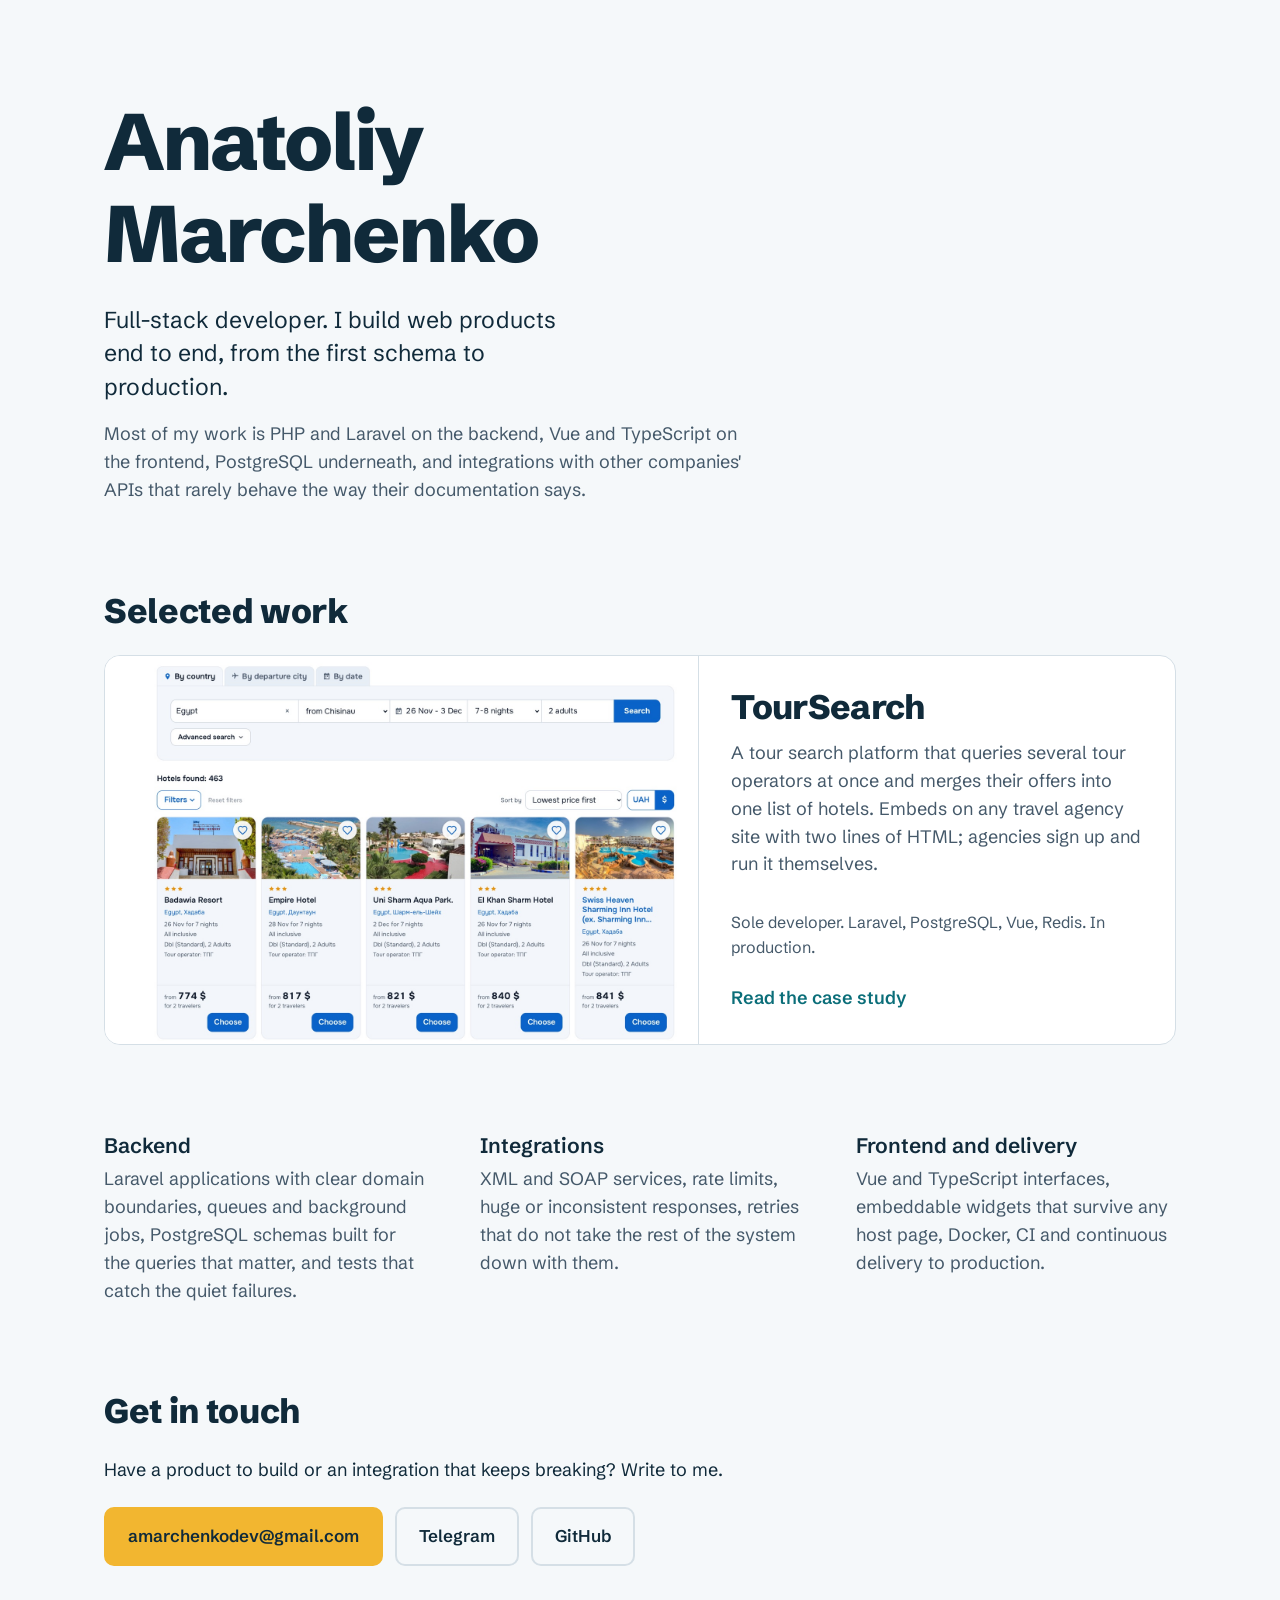
==== commit 85863c85: "Replace the 2020 test layout with a portfolio and the TourSearch case study The old landing page lay" ====
--- a/index.html
+++ b/index.html
@@ -1,646 +1,139 @@
 <!doctype html>
 <html lang="en">
 <head>
-    <meta charset="UTF-8">
-    <meta name="viewport"
-          content="width=device-width, user-scalable=no, initial-scale=1.0, maximum-scale=1.0, minimum-scale=1.0">
-    <meta http-equiv="X-UA-Compatible" content="ie=edge">
-    <title>World Virtual School</title>
-    <link rel="stylesheet" href="css/style.css">
+<meta charset="utf-8">
+<meta name="viewport" content="width=device-width, initial-scale=1">
+<title>Anatoliy Marchenko</title>
+<meta name="description" content="Anatoliy Marchenko, full-stack developer: PHP and Laravel, Vue and TypeScript, PostgreSQL, integrations with third-party APIs, from first commit to production.">
+<link rel="preconnect" href="https://fonts.googleapis.com">
+<link rel="preconnect" href="https://fonts.gstatic.com" crossorigin>
+<link href="https://fonts.googleapis.com/css2?family=Schibsted+Grotesk:wght@400;500;600;800&display=swap" rel="stylesheet">
+<style>
+:root {
+  --bg: #f5f8fa;
+  --surface: #ffffff;
+  --ink: #102a3a;
+  --muted: #45596a;
+  --line: #d5dfe6;
+  --sea: #0b6e79;
+  --sun: #f2b630;
+}
+@media (prefers-color-scheme: dark) {
+  :root:not([data-theme="light"]) {
+    --bg: #0d1c26; --surface: #132836; --ink: #e8f0f4; --muted: #a9bcc8; --line: #29435a; --sea: #5cc8d3;
+  }
+}
+:root[data-theme="dark"] {
+  --bg: #0d1c26; --surface: #132836; --ink: #e8f0f4; --muted: #a9bcc8; --line: #29435a; --sea: #5cc8d3;
+}
+* { box-sizing: border-box; }
+html { -webkit-text-size-adjust: 100%; }
+body {
+  margin: 0; background: var(--bg); color: var(--ink);
+  font-family: "Schibsted Grotesk", system-ui, sans-serif; font-size: 18px; line-height: 1.55;
+}
+a { color: var(--sea); text-underline-offset: 3px; }
+a:focus-visible { outline: 3px solid var(--sun); outline-offset: 3px; border-radius: 4px; }
+.wrap { max-width: 1120px; margin: 0 auto; padding: 0 24px; }
+h1, h2, h3 { margin: 0; line-height: 1.15; }
+p { margin: 0 0 16px; }
+
+.intro { padding: 96px 0 72px; max-width: 760px; }
+.intro h1 { font-size: clamp(44px, 7vw, 80px); font-weight: 800; letter-spacing: -0.03em; margin-bottom: 24px; }
+.intro .lead { font-size: 23px; line-height: 1.45; max-width: 34ch; }
+.intro .more { color: var(--muted); max-width: 60ch; }
+
+h2 { font-size: 34px; font-weight: 800; letter-spacing: -0.01em; margin-bottom: 24px; }
+
+.work {
+  display: grid; grid-template-columns: minmax(0, 1.25fr) minmax(0, 1fr); gap: 0;
+  background: var(--surface); border: 1px solid var(--line); border-radius: 16px; overflow: hidden;
+  text-decoration: none; color: inherit;
+}
+.work:hover .work-title, .work:focus-visible .work-title { text-decoration: underline; text-underline-offset: 4px; }
+.work img { display: block; width: 100%; height: 100%; object-fit: cover; object-position: left top; border-right: 1px solid var(--line); }
+.work-body { padding: 32px; display: flex; flex-direction: column; }
+.work-title { font-size: 34px; font-weight: 800; letter-spacing: -0.02em; margin-bottom: 12px; }
+.work-body p { color: var(--muted); }
+.work-meta { margin-top: auto; padding-top: 16px; color: var(--muted); font-size: 16px; }
+.work-cta { color: var(--sea); font-weight: 600; margin-top: 8px; }
+
+.skills { padding-top: 88px; display: grid; grid-template-columns: repeat(3, minmax(0, 1fr)); gap: 40px 56px; }
+.skills h3 { font-size: 21px; font-weight: 600; margin-bottom: 8px; }
+.skills p { color: var(--muted); margin: 0; }
+
+.contact { padding: 88px 0 96px; }
+.contact p { max-width: 60ch; }
+.contact-links { display: flex; flex-wrap: wrap; gap: 12px; margin-top: 24px; }
+.btn {
+  display: inline-block; padding: 14px 22px; border-radius: 10px; font-weight: 600; font-size: 17px;
+  text-decoration: none; border: 2px solid var(--line); color: var(--ink);
+}
+.btn-primary { background: var(--sun); border-color: var(--sun); color: #102a3a; }
+
+@media (max-width: 860px) {
+  .work { grid-template-columns: 1fr; }
+  .work img { border-right: 0; border-bottom: 1px solid var(--line); height: auto; aspect-ratio: 16 / 10; }
+  .skills { grid-template-columns: 1fr; gap: 32px; padding-top: 64px; }
+  .intro { padding: 64px 0 56px; }
+  .contact { padding: 64px 0 72px; }
+}
+@media (max-width: 520px) {
+  .wrap { padding: 0 16px; }
+  body { font-size: 17px; }
+  h2, .work-title { font-size: 28px; }
+  .intro .lead { font-size: 20px; }
+  .work-body { padding: 24px; }
+}
+</style>
 </head>
 <body>
-<div class="page">
-    <!-- Header -->
-    <header class="header">
-        <div class="page__content">
-            <div class="header__row">
-                <div class="header__logo">
-                    <img src="images/logo.png" alt="logotype" class="header__logo-image">
-                </div>
-                <div class="header__title">
-                    <h1 class="header__title-text">
-                        лицензированная общеобразовательная дистанционная школа нового формата
-                    </h1>
-                </div>
-            </div>
+<main class="wrap">
 
-            <div class="header__row">
-                <ul class="header__menu">
-                    <li class="header__menu-item">
-                        <a href="#" class="header__menu-link">Про школу</a>
-                    </li>
-                    <li class="header__menu-item">
-                        <a href="#" class="header__menu-link">Мероприятия</a>
-                    </li>
-                    <li class="header__menu-item">
-                        <a href="#" class="header__menu-link">Новости</a>
-                    </li>
-                    <li class="header__menu-item">
-                        <a href="#" class="header__menu-link">Блог</a>
-                    </li>
-                    <li class="header__menu-item">
-                        <a href="#" class="header__menu-link">Формы обучения</a>
-                    </li>
-                    <li class="header__menu-item">
-                        <a href="#" class="header__menu-link">Контакты</a>
-                    </li>
-                </ul>
-                <div class="header__slogan">
-                    <h3 class="header__slogan-title">
-                        Онлайн обучение <br>для учеников 5-11 класс
-                    </h3>
-                    <div class="header__slogan-content">
-                        <img src="images/slogan.png" alt="slogan image" class="header__slogan-image">
-                        <p class="header__slogan-text">Выдача украинского аттестата государственного образца</p>
-                    </div>
-                </div>
-            </div>
-        </div>
-    </header>
-    <!-- End Header -->
+  <header class="intro">
+    <h1>Anatoliy Marchenko</h1>
+    <p class="lead">Full-stack developer. I build web products end to end, from the first schema to production.</p>
+    <p class="more">Most of my work is PHP and Laravel on the backend, Vue and TypeScript on the frontend, PostgreSQL underneath, and integrations with other companies' APIs that rarely behave the way their documentation says.</p>
+  </header>
 
-    <!-- About -->
-    <section class="about">
-        <div class="page__content">
-            <h2 class="text-header">
-                World Virtual School Unicorn — <br>ЧАСТИНА СІМ'Ї КОМП'ЮТЕРНОЇ АКАДЕМІЇ ШАГ
-            </h2>
-            <div class="standard-block">
-                <div class="standard-block__item">
-                    <p class="paragraph paragraph_margin-bottom">
-                        <span class="paragraph_medium">Академія ШАГ</span> — це 20 років досвіду у сфері освіти. Це 125 000 випускників, 57 000 студентів віком
-                        від 7 до 60 років. ШАГ — це 20 країн світу та 95 філій. Батьки довіряють нам своїх дітей з 1999 року.
-                        На базі Академії відкриті 10 ліцензованих загальноосвітніх шкіл та 4 Університети, з магістерськими
-                        та бакалаврськими програмами.
-                    </p>
-                    <p class="paragraph">
-                        З 1999 року Академія ШАГ змінює освіту в Україні та світі. Ми зібрали найкращі практики зі всього світу та розробили інноваційну дистанційну школу майбутнього, де кожна дитина зможе розкрити свій потенціал, отримає доступ по найважливіших знань та сучасних технологій, а найголовніше
-                        зрозуміє, що школа — це місце для розвитку
-                        та нових можливостей.
-                    </p>
-                </div>
-                <div class="standard-block__item">
-                    <img src="images/banner_about.png" alt="banner about" class="about__banner-image">
-                </div>
-            </div>
-        </div>
-    </section>
-    <!-- End About -->
+  <section aria-labelledby="work">
+    <h2 id="work">Selected work</h2>
+    <a class="work" href="toursearch/">
+      <img src="toursearch/img/results.jpg" width="1600" height="1000" alt="TourSearch: search form and hotel results" loading="lazy">
+      <div class="work-body">
+        <h3 class="work-title">TourSearch</h3>
+        <p>A tour search platform that queries several tour operators at once and merges their offers into one list of hotels. Embeds on any travel agency site with two lines of HTML; agencies sign up and run it themselves.</p>
+        <p class="work-meta">Sole developer. Laravel, PostgreSQL, Vue, Redis. In production.</p>
+        <span class="work-cta">Read the case study</span>
+      </div>
+    </a>
+  </section>
 
-    <!-- Features -->
-    <section class="features">
-        <div class="page__content">
-            <div class="text-header">
-                <h2 class="text-header">
-                    Особенности обучения<br>
-                    в World Virtual School Unicorn
-                </h2>
-            </div>
-            <div class="standard-block">
-                <div class="standard-item">
-                    <img src="images/features.png" alt="features" class="standart-image">
-                </div>
-                <div class="standard-item">
-                    <ul class="features__list">
-                        <li class="features__list-item">
-                            <p class="paragraph">
-                                Индивидуальные образовательные программы в зависимости от темпа ребенка
-                            </p>
-                        </li>
-                        <li class="features__list-item">
-                            <p class="paragraph">
-                                Получение официальных документов об образовании единого государственного образца Украины
-                            </p>
-                        </li>
-                        <li class="features__list-item">
-                            <p class="paragraph">
-                                Возможность заниматься в удобное время
-                            </p>
-                        </li>
-                        <li class="features__list-item">
-                            <p class="paragraph">
-                                Живое общение с преподавателем
-                            </p>
-                        </li>
-                        <li class="features__list-item">
-                            <p class="paragraph">
-                                Профориентация
-                            </p>
-                        </li>
-                        <li class="features__list-item">
-                            <p class="paragraph">
-                                Персональный куратор
-                            </p>
-                        </li>
-                        <li class="features__list-item">
-                            <p class="paragraph">
-                                Возможность выбора программы полностью	в живом формате
-                            </p>
-                        </li>
-                        <li class="features__list-item">
-                            <p class="paragraph">
-                                Уклон на ИТ и иностранные языки
-                            </p>
-                        </li>
-                        <li class="features__list-item">
-                            <p class="paragraph">
-                                Организация совместных развивающих поездок и лагерей
-                            </p>
-                        </li>
-                        <li class="features__list-item">
-                            <p class="paragraph">
-                                Закрытый клуб для родителей
-                            </p>
-                        </li>
-                    </ul>
-                </div>
-            </div>
-            <div class="features__button-block">
-                <button class="button button_contrast">Записаться на консультацию</button>
-            </div>
-        </div>
-    </section>
-    <!-- End Features-->
+  <section class="skills" aria-label="What I do">
+    <div>
+      <h3>Backend</h3>
+      <p>Laravel applications with clear domain boundaries, queues and background jobs, PostgreSQL schemas built for the queries that matter, and tests that catch the quiet failures.</p>
+    </div>
+    <div>
+      <h3>Integrations</h3>
+      <p>XML and SOAP services, rate limits, huge or inconsistent responses, retries that do not take the rest of the system down with them.</p>
+    </div>
+    <div>
+      <h3>Frontend and delivery</h3>
+      <p>Vue and TypeScript interfaces, embeddable widgets that survive any host page, Docker, CI and continuous delivery to production.</p>
+    </div>
+  </section>
 
-    <!-- Who Suits-->
-    <section class="suits">
-        <div class="page__content">
-            <h2 class="text-header">
-                Кому подойдет дистанционная<br>
-                школа World Virtual School Unicorn
-            </h2>
-            <div class="suits__content">
-                <div class="suits__item">
-                    <div class="suits__circle">
-                        <p class="paragraph">1</p>
-                    </div>
-                    <div class="suits__text">
-                        <p class="paragraph">
-                            Для детей, которые много<br>
-                            путешествуют<br>
-                            и пропускают школу
-                        </p>
-                    </div>
-                </div>
-                <div class="suits__item">
-                    <div class="suits__circle">
-                        <p class="paragraph">2</p>
-                    </div>
-                    <div class="suits__text">
-                        <p class="paragraph">
-                            Для детей,<br>
-                            чьи родители<br>
-                            работают за границей
-                        </p>
-                    </div>
-                </div>
-                <div class="suits__item">
-                    <div class="suits__circle">
-                        <p class="paragraph">3</p>
-                    </div>
-                    <div class="suits__text">
-                        <p class="paragraph">
-                            Для детей<br>
-                            спортсменов<br>
-                            и артистов
-                        </p>
-                    </div>
-                </div>
-                <div class="suits__item">
-                    <div class="suits__circle">
-                        <p class="paragraph">4</p>
-                    </div>
-                    <div class="suits__text">
-                        <p class="paragraph">
-                            Детям, которым<br>
-                            не подходит<br>
-                            стандартная школа
-                        </p>
-                    </div>
-                </div>
-            </div>
-        </div>
-    </section>
-    <!-- End Who Suits-->
+  <section class="contact" aria-labelledby="contact">
+    <h2 id="contact">Get in touch</h2>
+    <p>Have a product to build or an integration that keeps breaking? Write to me.</p>
+    <div class="contact-links">
+      <a class="btn btn-primary" href="mailto:amarchenkodev@gmail.com">amarchenkodev@gmail.com</a>
+      <a class="btn" href="https://t.me/mark4rest">Telegram</a>
+      <a class="btn" href="https://github.com/MarkForest">GitHub</a>
+    </div>
+  </section>
 
-    <!-- Works -->
-    <section class="works">
-        <div class="page__content">
-            <div class="text-header">
-                <h2 class="text-header">
-                    КАК ЭТО РАБОТАЕТ?
-                </h2>
-            </div>
-            <div class="video">
-                <video src="videos/video.mp4" width="100%" poster="images/video_poster.png"></video>
-                <div class="video__wrap">
-                    <div class="video__button">
-                        <img src="images/play.png" alt="play button" class="video__image">
-                    </div>
-                </div>
-            </div>
-            <div class="works__banner">
-                <img src="images/works_banner.png" alt="works banner" class="works__image">
-                <div class="standard-block">
-                    <div class="standard-block__item"></div>
-                    <div class="standard-block__item">
-                        <h3 class="works__header">
-                            запишитесь
-                            на бесплатную
-                            консультацию
-                        </h3>
-                        <button class="button button_contrast">Записаться</button>
-                    </div>
-                </div>
-            </div>
-            <div class="teachers">
-                <div class="standard-block">
-                    <div class="standard-block__item">
-                        <img src="images/teachers.png" alt="teachers" class="teachers__image">
-                    </div>
-                    <div class="standard-block__item">
-                        <h3 class="standard-block__header">
-                            Лучшие<br>
-                            преподаватели
-                        </h3>
-                        <p class="paragraph">
-                            Мы выбираем лучших преподавателей
-                            для вашего ребенка. Наши учителя
-                            постоянно проходят курсы повышения
-                            квалификации, разрабатывают свои
-                            авторские программы, которые помогут каждому ребенку раскрыться и полюбить учиться.
-                        </p>
-                    </div>
-                </div>
-            </div>
-            <div class="languages">
-                <div class="standard-block">
-                    <div class="standard-block__item">
-                        <h3 class="standard-block__header">
-                            Языки
-                        </h3>
-                        <p class="paragraph">
-                            Углубленное изучение ИТ и иностранных языков. Обязательное изучение
-                            английского языка, возможность выбора дополнительных языков:
-                            китайский, немецкий, испанский.
-                        </p>
-                    </div>
-                    <div class="standard-block__item">
-                        <img src="images/languages.png" alt="teachers" class="teachers__image">
-                    </div>
-                </div>
-            </div>
-        </div>
-    </section>
-    <!-- End Works -->
-
-    <!-- Socialization -->
-    <section class="socialization">
-        <div class="page__content">
-            <h2 class="text-header">
-                социализация
-            </h2>
-            <p class="header-slogan">
-                Для детей очень важно общаться со сверстниками, находить друзей и хорошо проводить время в кругу единомышленников.
-            </p>
-            <div class="standard-block">
-                <div class="standard-block__item">
-                    <img src="images/socialization.png" alt="socialization image" class="socialization__image">
-                </div>
-                <div class="standard-block__item">
-                    <p class="paragraph">
-                        В онлайн школе <span class="paragraph_medium">World Virtual School Unicorn</span> проходят онлайн встречи с известными людьми, проектные дни, когда дети в командах работают над своими проектами. Школьники знакомятся 	с друг-другом, в независимости от их города, страны, континента. Для детей организовываются встречи, совместные игры, где они могут классно провести время
-                        и пообщаться с друзьями.
-                    </p>
-                </div>
-            </div>
-        </div>
-    </section>
-    <!-- Socialization -->
-
-    <!-- Personal Lead -->
-    <section class="personal-lead">
-        <div class="page__content">
-            <h2 class="text-header">
-                персональный куратор
-            </h2>
-
-            <div class="standard-block">
-                <div class="standard-block__item">
-                    <img src="images/personal_lead.png" alt="personal lead image" class="personal-lead__image">
-                </div>
-                <div class="standard-block__item">
-                    <p class="paragraph">
-                        У каждого ребенка есть свой персональный куратор, который помогает ему во всех вопросах,
-                        мотивирует его на обучение. Куратор помогает подобрать персональную программу обучения, найти сильные стороны ребенка и направить его интерес в нужное русло.
-                        Куратор помогает решить любые вопросы, которые возникают во время обучения.
-                    </p>
-                </div>
-            </div>
-        </div>
-    </section>
-    <!-- End Personal Lead -->
-
-    <!-- Parent Control -->
-    <section class="control">
-        <div class="page__content">
-            <h2 class="text-header">
-                Родительский контроль
-            </h2>
-            <p class="header-slogan">
-                Каждый родитель получает свой персональный доступ в систему Mystat  — современный электронный дневник.
-            </p>
-            <div class="control__content">
-                <h4 class="control__header">Вы сможите:</h4>
-                <div class="control__container">
-                    <div class="control__item">
-                        <img src="images/control_1.png" alt="control item image" class="control__item-image">
-                        <p class="paragraph">
-                            Cледить за
-                            прогрессом обучения
-                        </p>
-                    </div>
-                    <div class="control__item">
-                        <img src="images/control_2.png" alt="control item image" class="control__item-image">
-                        <p class="paragraph">
-                            Видеть все домашние задания ребенка и как он их выполняет
-                        </p>
-                    </div>
-                    <div class="control__item">
-                        <img src="images/control_3.png" alt="control item image" class="control__item-image">
-                        <p class="paragraph">
-                            Видеть успеваемость
-                            и оценки
-                        </p>
-                    </div>
-                    <div class="control__item">
-                        <img src="images/control_4.png" alt="control item image" class="control__item-image">
-                        <p class="paragraph">
-                            Получать комментарии
-                            преподавателей
-                        </p>
-                    </div>
-                    <div class="control__item">
-                        <img src="images/control_5.png" alt="control item image" class="control__item-image">
-                        <p class="paragraph">
-                            Получить все учебные
-                            материалы, которые нужны
-                            ребенку для занятий
-                        </p>
-                    </div>
-                </div>
-            </div>
-        </div>
-    </section>
-    <!-- End Parent Control -->
-
-    <!-- Gaming -->
-    <section class="gaming">
-        <div class="page__content">
-            <h2 class="text-header">
-                Геймификация учебного процесса
-            </h2>
-
-            <div class="standard-block">
-                <div class="standard-block__item">
-                    <img src="images/gaming.png" alt="gaming image" class="gaming__image">
-                </div>
-                <div class="standard-block__item">
-                    <p class="paragraph">
-                        Мы разработали специальную систему обучения, где каждый ребенок выбирает насколько глубоко он хочет изучить каждый предмет. Ребенок
-                        получает свой персональный учебный маршрут, который поможет развивать сильные стороны
-                        и не тратить время на нелюбимые предметы.
-                    </p>
-                </div>
-            </div>
-        </div>
-    </section>
-    <!-- End Gaming -->
-
-    <!-- Formats -->
-    <section class="formats">
-        <div class="page__content">
-            <h2 class="text-header">Форматы обучения</h2>
-            <div class="formats__content">
-                <div class="formats__item">
-                    <div class="formats__row">
-                        <div class="formats__name">
-                            <h4 class="formats__title">Full online</h4>
-                            <h4 class="formats__price">14 300 грн.</h4>
-                        </div>
-                        <ul class="formats__list">
-                            <li class="formats__list-item">
-                                <p class="paragraph">Вся занятия идут в записи</p>
-                            </li>
-                            <li class="formats__list-item">
-                                <p class="paragraph">Возможность заниматься в любое удобное время </p>
-                            </li>
-                            <li class="formats__list-item">
-                                <p class="paragraph">Полный доступ к учебным материалам </p>
-                            </li>
-                            <li class="formats__list-item">
-                                <p class="paragraph">Персональный куратор</p>
-                            </li>
-                            <li class="formats__list-item">
-                                <p class="paragraph">Проверка домашних заданий </p>
-                            </li>
-                        </ul>
-                        <ul class="formats__list">
-                            <li class="formats__list-item">
-                                <p class="paragraph">Живые групповые встречи с преподавателями по различным предметам 2 часа в неделю.</p>
-                            </li>
-                            <li class="formats__list-item">
-                                <p class="paragraph">Возможность пройти программу экстерном</p>
-                            </li>
-                            <li class="formats__list-item">
-                                <p class="paragraph">Профориентация</p>
-                            </li>
-                        </ul>
-                    </div>
-                    <div class="formats__row">
-                        <button class="button button_primary">Заключить договор</button>
-                        <button class="button button_contrast">Записаться</button>
-                    </div>
-                </div>
-                <div class="formats__item">
-                    <div class="formats__row">
-                        <div class="formats__name">
-                            <h4 class="formats__title">Full online plus</h4>
-                            <h4 class="formats__price">17 600 грн.</h4>
-                        </div>
-                        <ul class="formats__list">
-                            <li class="formats__list-item">
-                                <p class="paragraph">Вся занятия идут в записи</p>
-                            </li>
-                            <li class="formats__list-item">
-                                <p class="paragraph">Английский язык в живом режиме - 2 занятия в неделю
-                                </p>
-                            </li>
-                            <li class="formats__list-item">
-                                <p class="paragraph">Участие в speaking club</p>
-                            </li>
-                            <li class="formats__list-item">
-                                <p class="paragraph">Возможность заниматься в любое удобное время</p>
-                            </li>
-                            <li class="formats__list-item">
-                                <p class="paragraph">Полный доступ к учебным материалам</p>
-                            </li>
-                        </ul>
-                        <ul class="formats__list">
-                            <li class="formats__list-item">
-                                <p class="paragraph">Персональный куратор</p>
-                            </li>
-                            <li class="formats__list-item">
-                                <p class="paragraph">Проверка домашних заданий</p>
-                            </li>
-                            <li class="formats__list-item">
-                                <p class="paragraph">Живые групповые встречи с преподавателями по различным предметам 2 часа в неделю.</p>
-                            </li>
-                            <li class="formats__list-item">
-                                <p class="paragraph">Профориентация</p>
-                            </li>
-                        </ul>
-                    </div>
-                    <div class="formats__row">
-                        <button class="button button_primary">Заключить договор</button>
-                        <button class="button button_contrast">Записаться</button>
-                    </div>
-                </div>
-                <div class="formats__item">
-                    <div class="formats__row">
-                        <div class="formats__name">
-                            <h4 class="formats__title">Live school</h4>
-                            <h4 class="formats__price">19 800 грн.</h4>
-                        </div>
-                        <ul class="formats__list">
-                            <li class="formats__list-item">
-                                <p class="paragraph">Все занятия идут в живом формате (online)</p>
-                            </li>
-                            <li class="formats__list-item">
-                                <p class="paragraph">маленькие классы по 16 детей</p>
-                            </li>
-                            <li class="formats__list-item">
-                                <p class="paragraph">изучение 2х иностранных языков</p>
-                            </li>
-                            <li class="formats__list-item">
-                                <p class="paragraph">полный доступ к учебным материалам</p>
-                            </li>
-                        </ul>
-                        <ul class="formats__list">
-                            <li class="formats__list-item">
-                                <p class="paragraph">•Персональный куратор</p>
-                            </li>
-                            <li class="formats__list-item">
-                                <p class="paragraph">Проверка домашних заданий</p>
-                            </li>
-                            <li class="formats__list-item">
-                                <p class="paragraph">Углубленная программа по ИТ</p>
-                            </li>
-                            <li class="formats__list-item">
-                                <p class="paragraph">Подготовка к ДПА и ЗНО</p>
-                            </li>
-                        </ul>
-                    </div>
-                    <div class="formats__row">
-                        <button class="button button_primary">Заключить договор</button>
-                        <button class="button button_contrast">Записаться</button>
-                    </div>
-                </div>
-            </div>
-        </div>
-    </section>
-    <!-- End Formats -->
-
-    <!-- Admission -->
-    <section class="admission">
-        <div class="page__content">
-            <h2 class="text-header">
-                Что нужно для поступления в школу:
-            </h2>
-            <div class="suits__content">
-                <div class="suits__item">
-                    <div class="suits__circle">
-                        <p class="paragraph">1</p>
-                    </div>
-                    <div class="suits__text">
-                        <p class="paragraph">
-                            Заполнить заявку<br>
-                            на поступление
-                        </p>
-                    </div>
-                </div>
-                <div class="suits__item">
-                    <div class="suits__circle">
-                        <p class="paragraph">2</p>
-                    </div>
-                    <div class="suits__text">
-                        <p class="paragraph">
-                            Пройти онлайн собеседования<br>с кураторов
-                        </p>
-                    </div>
-                </div>
-                <div class="suits__item">
-                    <div class="suits__circle">
-                        <p class="paragraph">3</p>
-                    </div>
-                    <div class="suits__text">
-                        <p class="paragraph">
-                            Заключить договор<br>
-                            и оплатить обучение
-                        </p>
-                    </div>
-                </div>
-            </div>
-        </div>
-    </section>
-    <!-- End Admission -->
-
-    <!-- Contact -->
-    <section class="contact">
-        <div class="page__content">
-            <h2 class="text-header">Остались вопросы?</h2>
-            <p class="header-slogan">Оставьте заявку, мы с Вами свяжимся</p>
-            <form action="#" method="post" class="form">
-                <div class="form__group">
-                    <input type="text" placeholder="ФИО" class="form__control">
-                </div>
-                <div class="form__inline">
-                    <input type="text" placeholder="E-MAIL" class="form__control">
-                    <input type="text" placeholder="НОМЕР" class="form__control">
-                </div>
-                <div class="form__group">
-                    <button type="submit" class="button button_contrast">Отправить</button>
-                </div>
-            </form>
-        </div>
-    </section>
-    <!-- End Contact -->
-
-    <!-- Footer -->
-    <footer class="footer">
-        <div class="page__content">
-            <div class="footer__content">
-                <h4 class="footer__text">Следите за нами в соц. сетях</h4>
-                <div class="social">
-                    <a href="#" class="social__item telegram_hover">
-                        <img src="images/telegram.png" alt="telegram" class="social__image">
-                    </a>
-                    <a href="#" class="social__item facebook_hover">
-                        <img src="images/facebook.png" alt="facebook" class="social__image">
-                    </a>
-                    <a href="#" class="social__item youtube_hover">
-                        <img src="images/youtube.png" alt="youtube" class="social__image">
-                    </a>
-                    <a href="#" class="social__item instagram_hover">
-                        <img src="images/instagram.png" alt="instagram" class="social__image">
-                    </a>
-                </div>
-            </div>
-        </div>
-    </footer>
-    <!-- End Footer -->
-</div>
-<script src="libs/jquery-3.5.1.min.js"></script>
-<script src="js/scripts.js"></script>
+</main>
 </body>
-</html>+</html>
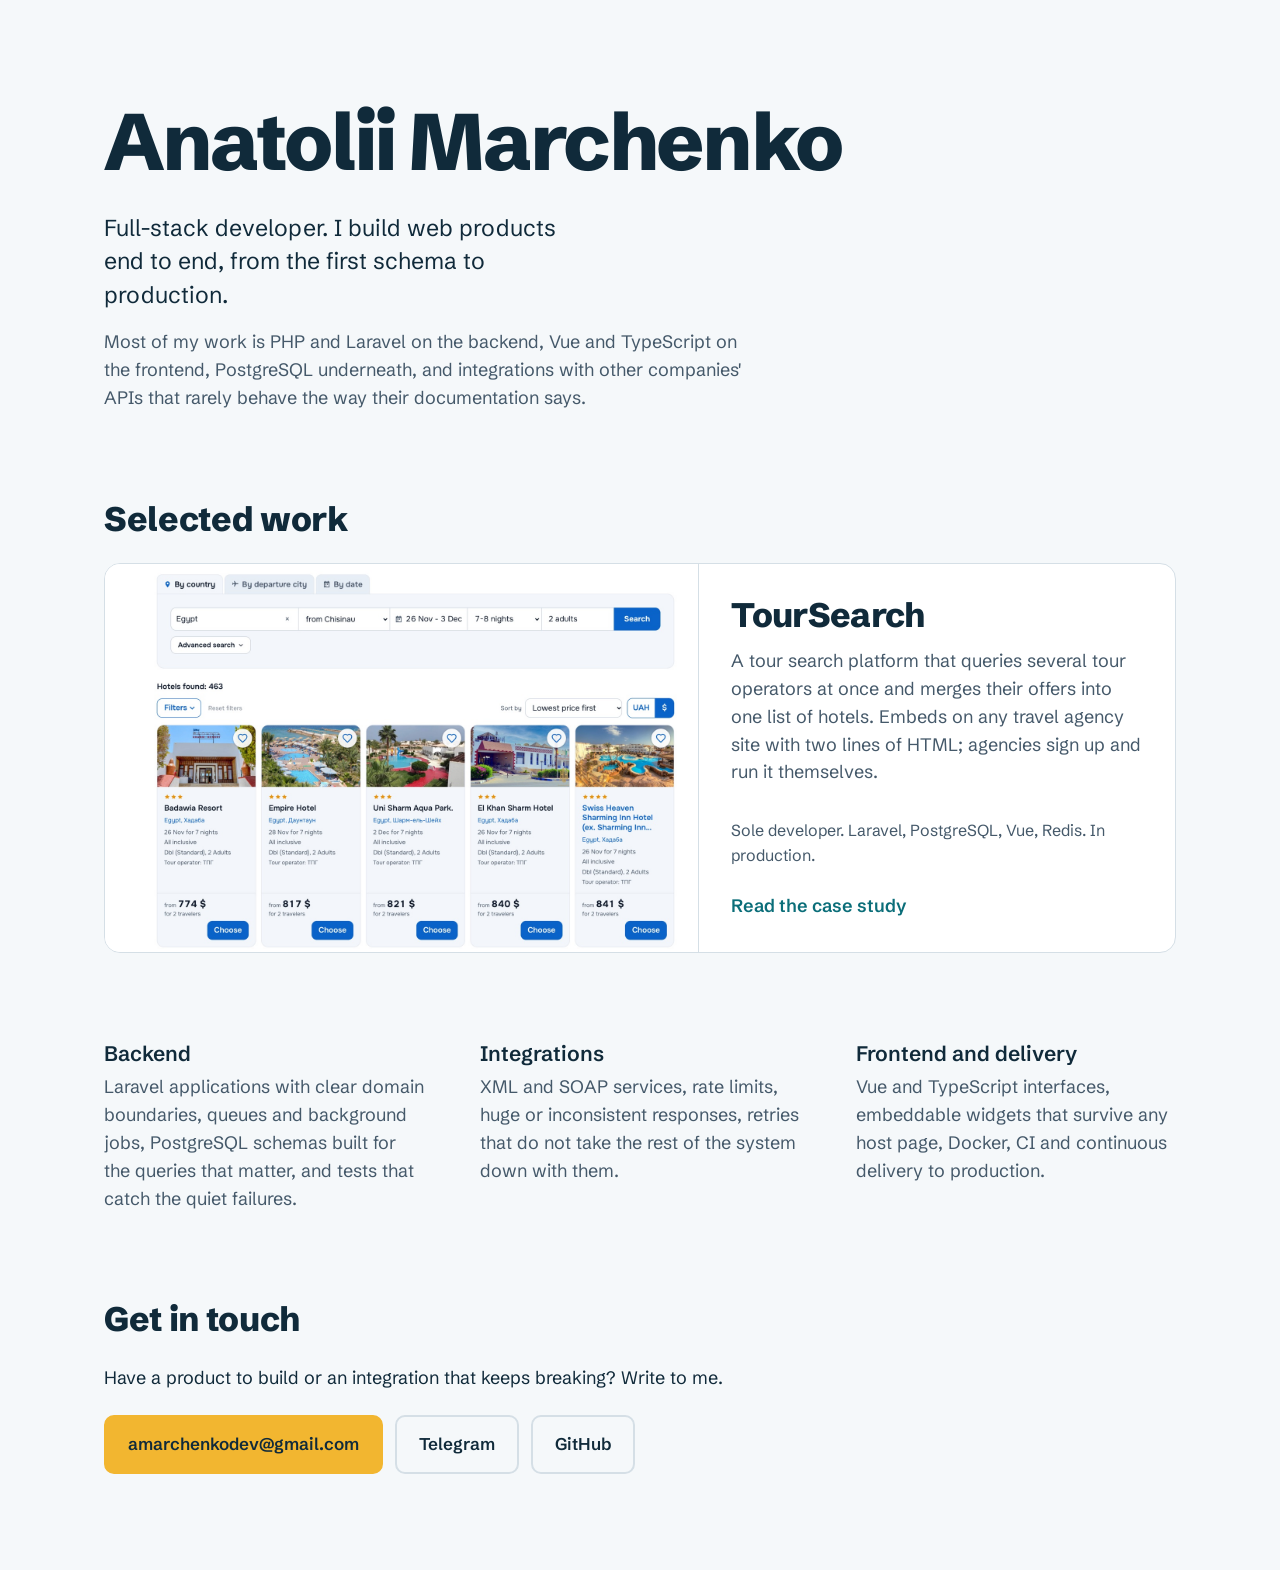
==== commit eca2a4da: "Spell the name as Anatolii Co-Authored-By: Claude Opus 5.5 <noreply@anthropic.com> Claude-Session: h" ====
--- a/index.html
+++ b/index.html
@@ -3,8 +3,8 @@
 <head>
 <meta charset="utf-8">
 <meta name="viewport" content="width=device-width, initial-scale=1">
-<title>Anatoliy Marchenko</title>
-<meta name="description" content="Anatoliy Marchenko, full-stack developer: PHP and Laravel, Vue and TypeScript, PostgreSQL, integrations with third-party APIs, from first commit to production.">
+<title>Anatolii Marchenko</title>
+<meta name="description" content="Anatolii Marchenko, full-stack developer: PHP and Laravel, Vue and TypeScript, PostgreSQL, integrations with third-party APIs, from first commit to production.">
 <link rel="preconnect" href="https://fonts.googleapis.com">
 <link rel="preconnect" href="https://fonts.gstatic.com" crossorigin>
 <link href="https://fonts.googleapis.com/css2?family=Schibsted+Grotesk:wght@400;500;600;800&display=swap" rel="stylesheet">
@@ -91,7 +91,7 @@
 <main class="wrap">
 
   <header class="intro">
-    <h1>Anatoliy Marchenko</h1>
+    <h1>Anatolii Marchenko</h1>
     <p class="lead">Full-stack developer. I build web products end to end, from the first schema to production.</p>
     <p class="more">Most of my work is PHP and Laravel on the backend, Vue and TypeScript on the frontend, PostgreSQL underneath, and integrations with other companies' APIs that rarely behave the way their documentation says.</p>
   </header>
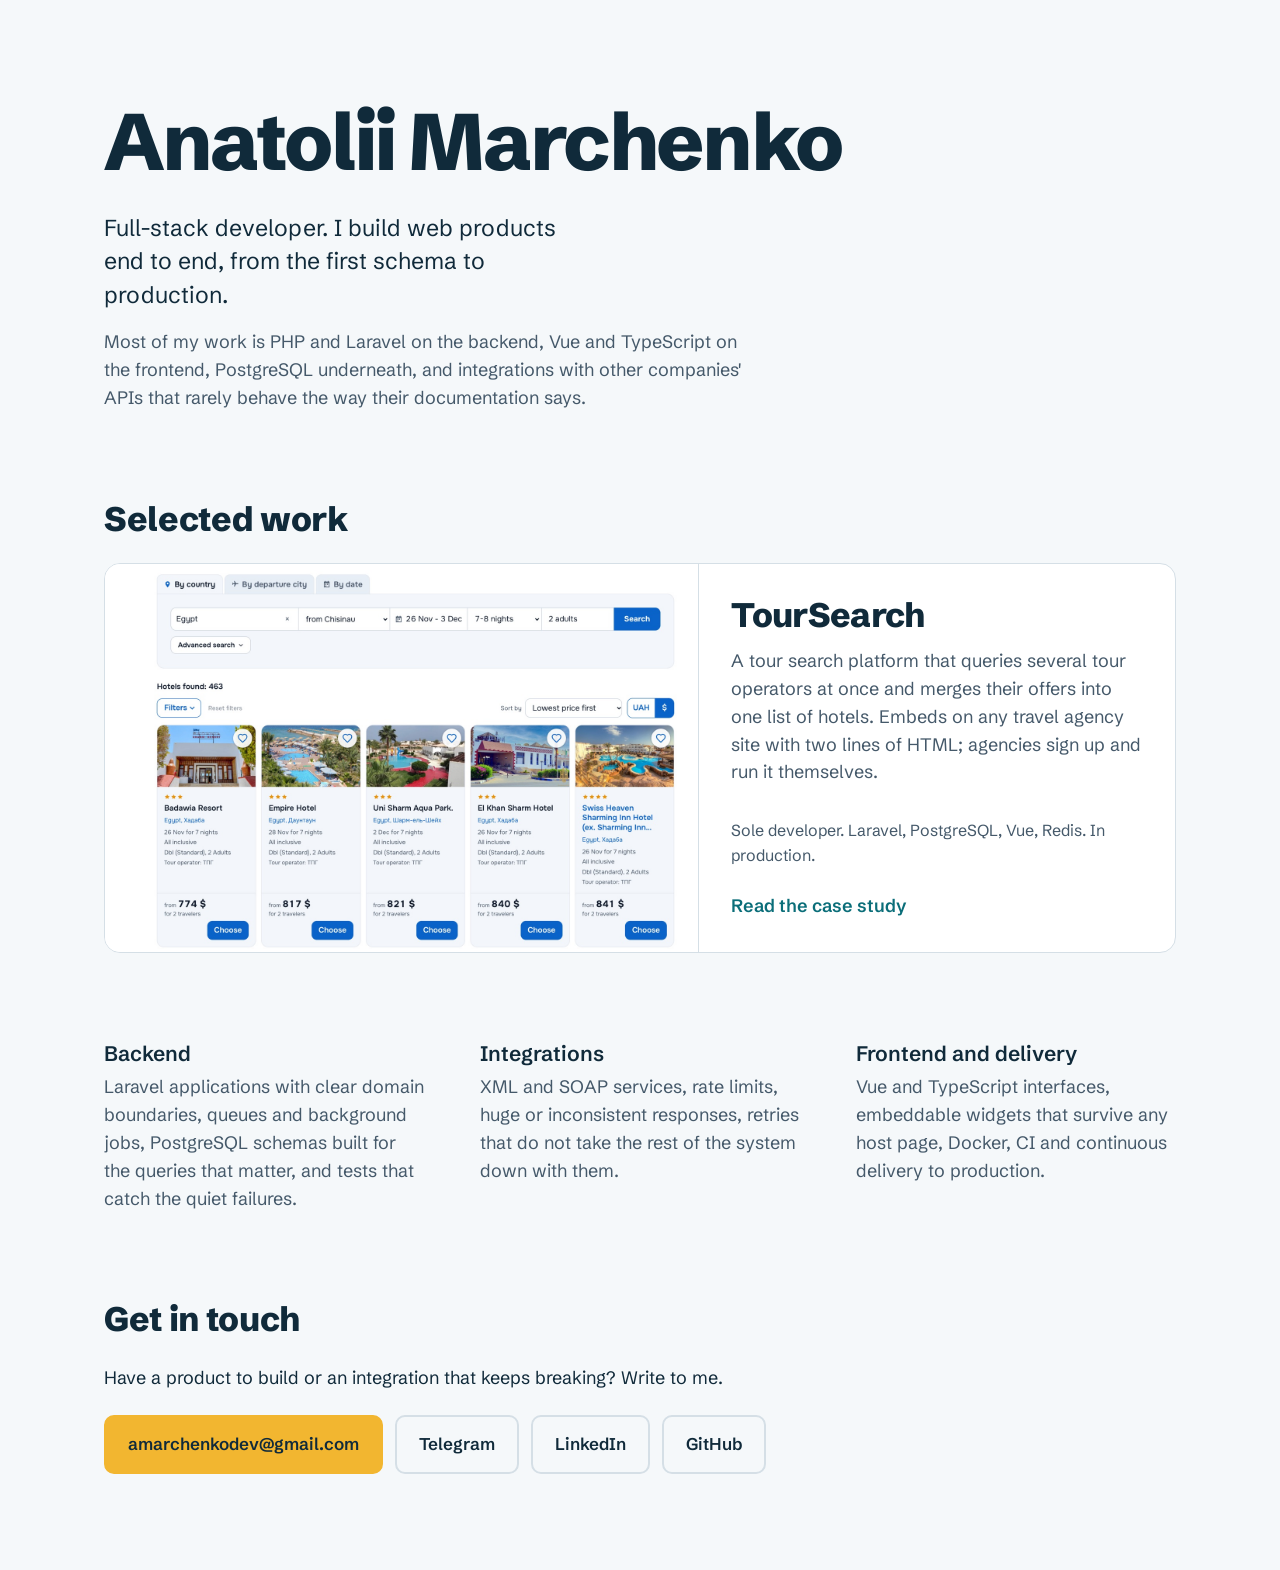
==== commit fbae870a: "Add LinkedIn and link-preview tags Co-Authored-By: Claude Opus 5.5 <noreply@anthropic.com> Claude-Se" ====
--- a/index.html
+++ b/index.html
@@ -5,6 +5,12 @@
 <meta name="viewport" content="width=device-width, initial-scale=1">
 <title>Anatolii Marchenko</title>
 <meta name="description" content="Anatolii Marchenko, full-stack developer: PHP and Laravel, Vue and TypeScript, PostgreSQL, integrations with third-party APIs, from first commit to production.">
+<meta property="og:type" content="website">
+<meta property="og:url" content="https://markforest.github.io/">
+<meta property="og:title" content="Anatolii Marchenko, full-stack developer">
+<meta property="og:description" content="PHP and Laravel, Vue and TypeScript, PostgreSQL, third-party API integrations. Featured: TourSearch, a multi-operator tour search platform.">
+<meta property="og:image" content="https://markforest.github.io/toursearch/img/results.jpg">
+<meta name="twitter:card" content="summary_large_image">
 <link rel="preconnect" href="https://fonts.googleapis.com">
 <link rel="preconnect" href="https://fonts.gstatic.com" crossorigin>
 <link href="https://fonts.googleapis.com/css2?family=Schibsted+Grotesk:wght@400;500;600;800&display=swap" rel="stylesheet">
@@ -130,6 +136,7 @@
     <div class="contact-links">
       <a class="btn btn-primary" href="mailto:amarchenkodev@gmail.com">amarchenkodev@gmail.com</a>
       <a class="btn" href="https://t.me/mark4rest">Telegram</a>
+      <a class="btn" href="https://www.linkedin.com/in/anatoliimarchenko/">LinkedIn</a>
       <a class="btn" href="https://github.com/MarkForest">GitHub</a>
     </div>
   </section>
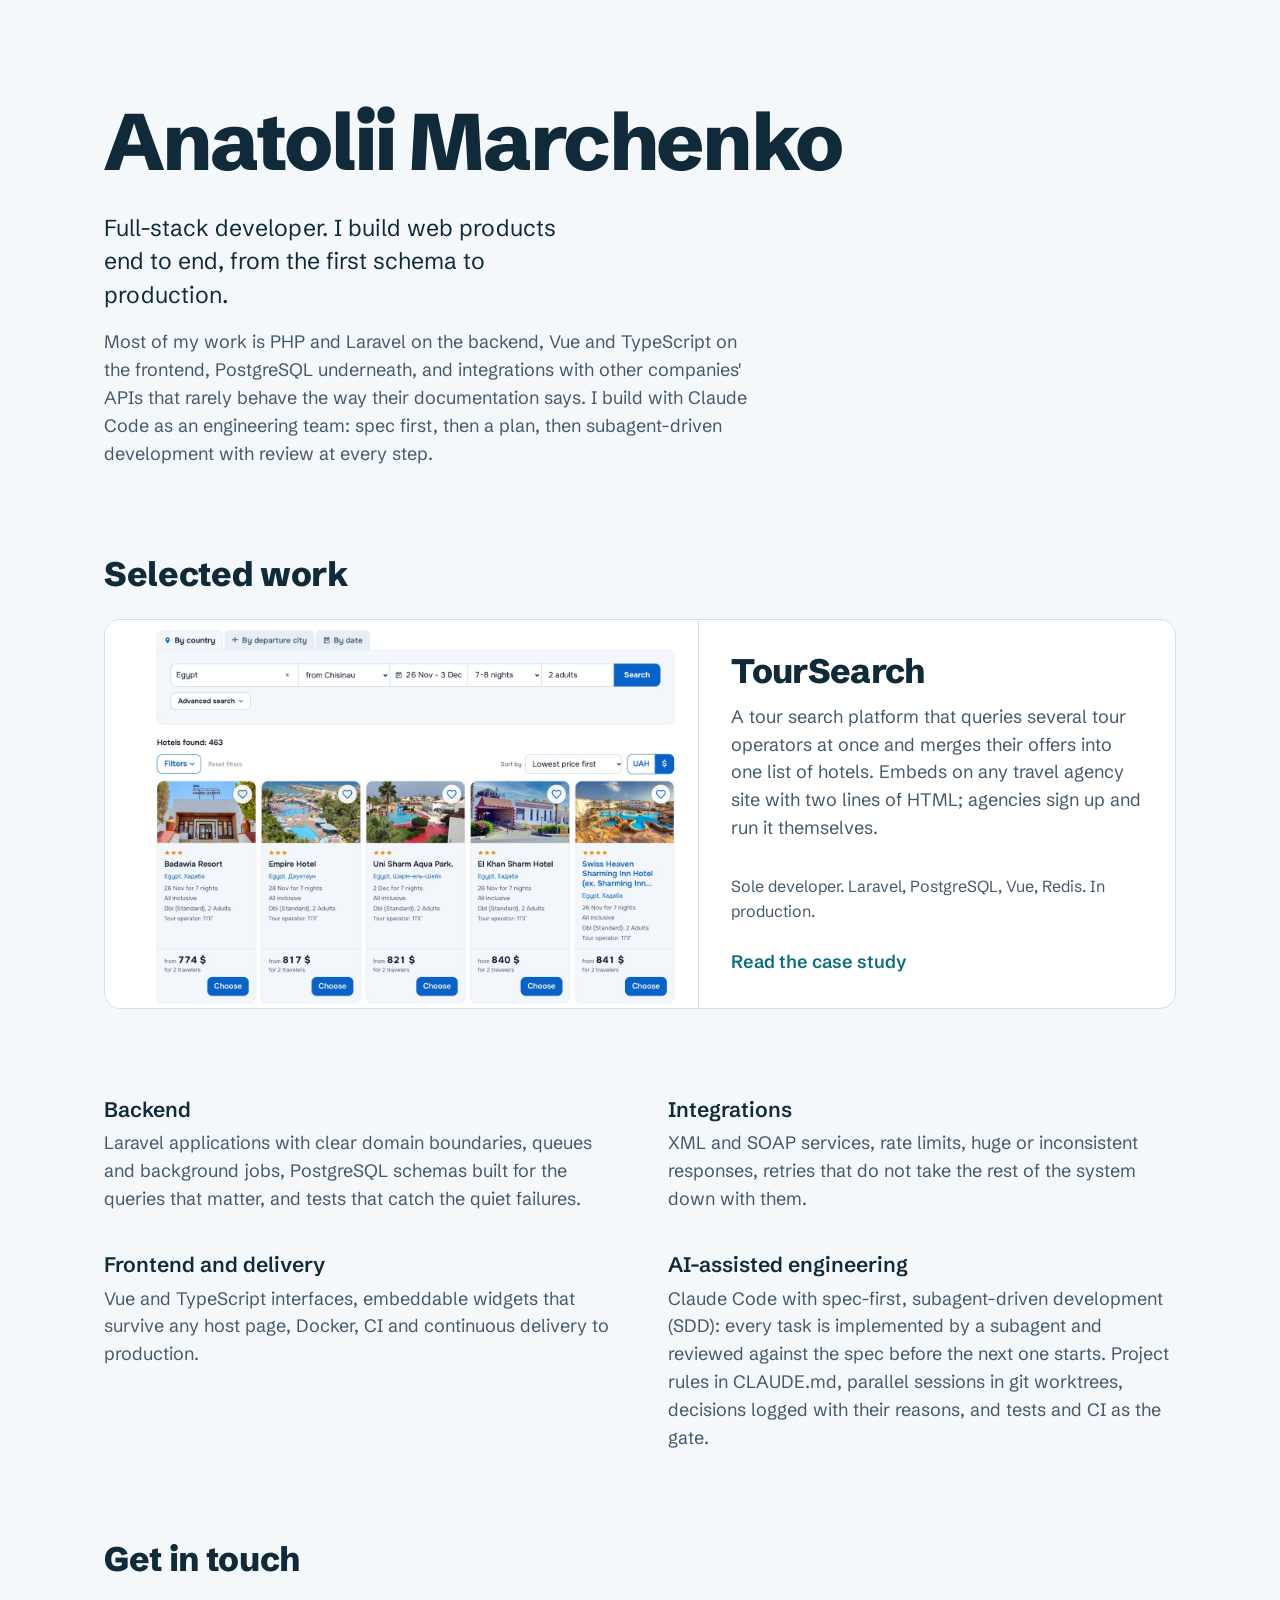
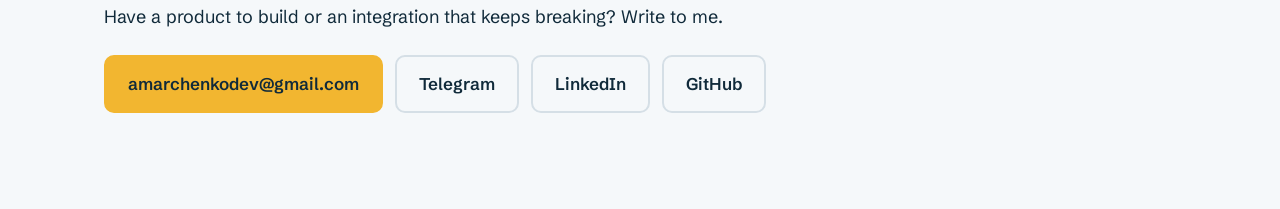
==== commit b4fecabf: "Describe the AI-assisted process: Claude Code and subagent-driven development Co-Authored-By: Claude" ====
--- a/index.html
+++ b/index.html
@@ -64,7 +64,7 @@
 .work-meta { margin-top: auto; padding-top: 16px; color: var(--muted); font-size: 16px; }
 .work-cta { color: var(--sea); font-weight: 600; margin-top: 8px; }
 
-.skills { padding-top: 88px; display: grid; grid-template-columns: repeat(3, minmax(0, 1fr)); gap: 40px 56px; }
+.skills { padding-top: 88px; display: grid; grid-template-columns: repeat(2, minmax(0, 1fr)); gap: 40px 56px; }
 .skills h3 { font-size: 21px; font-weight: 600; margin-bottom: 8px; }
 .skills p { color: var(--muted); margin: 0; }
 
@@ -99,7 +99,7 @@
   <header class="intro">
     <h1>Anatolii Marchenko</h1>
     <p class="lead">Full-stack developer. I build web products end to end, from the first schema to production.</p>
-    <p class="more">Most of my work is PHP and Laravel on the backend, Vue and TypeScript on the frontend, PostgreSQL underneath, and integrations with other companies' APIs that rarely behave the way their documentation says.</p>
+    <p class="more">Most of my work is PHP and Laravel on the backend, Vue and TypeScript on the frontend, PostgreSQL underneath, and integrations with other companies' APIs that rarely behave the way their documentation says. I build with Claude Code as an engineering team: spec first, then a plan, then subagent-driven development with review at every step.</p>
   </header>
 
   <section aria-labelledby="work">
@@ -128,6 +128,10 @@
       <h3>Frontend and delivery</h3>
       <p>Vue and TypeScript interfaces, embeddable widgets that survive any host page, Docker, CI and continuous delivery to production.</p>
     </div>
+    <div>
+      <h3>AI-assisted engineering</h3>
+      <p>Claude Code with spec-first, subagent-driven development (SDD): every task is implemented by a subagent and reviewed against the spec before the next one starts. Project rules in CLAUDE.md, parallel sessions in git worktrees, decisions logged with their reasons, and tests and CI as the gate.</p>
+    </div>
   </section>
 
   <section class="contact" aria-labelledby="contact">
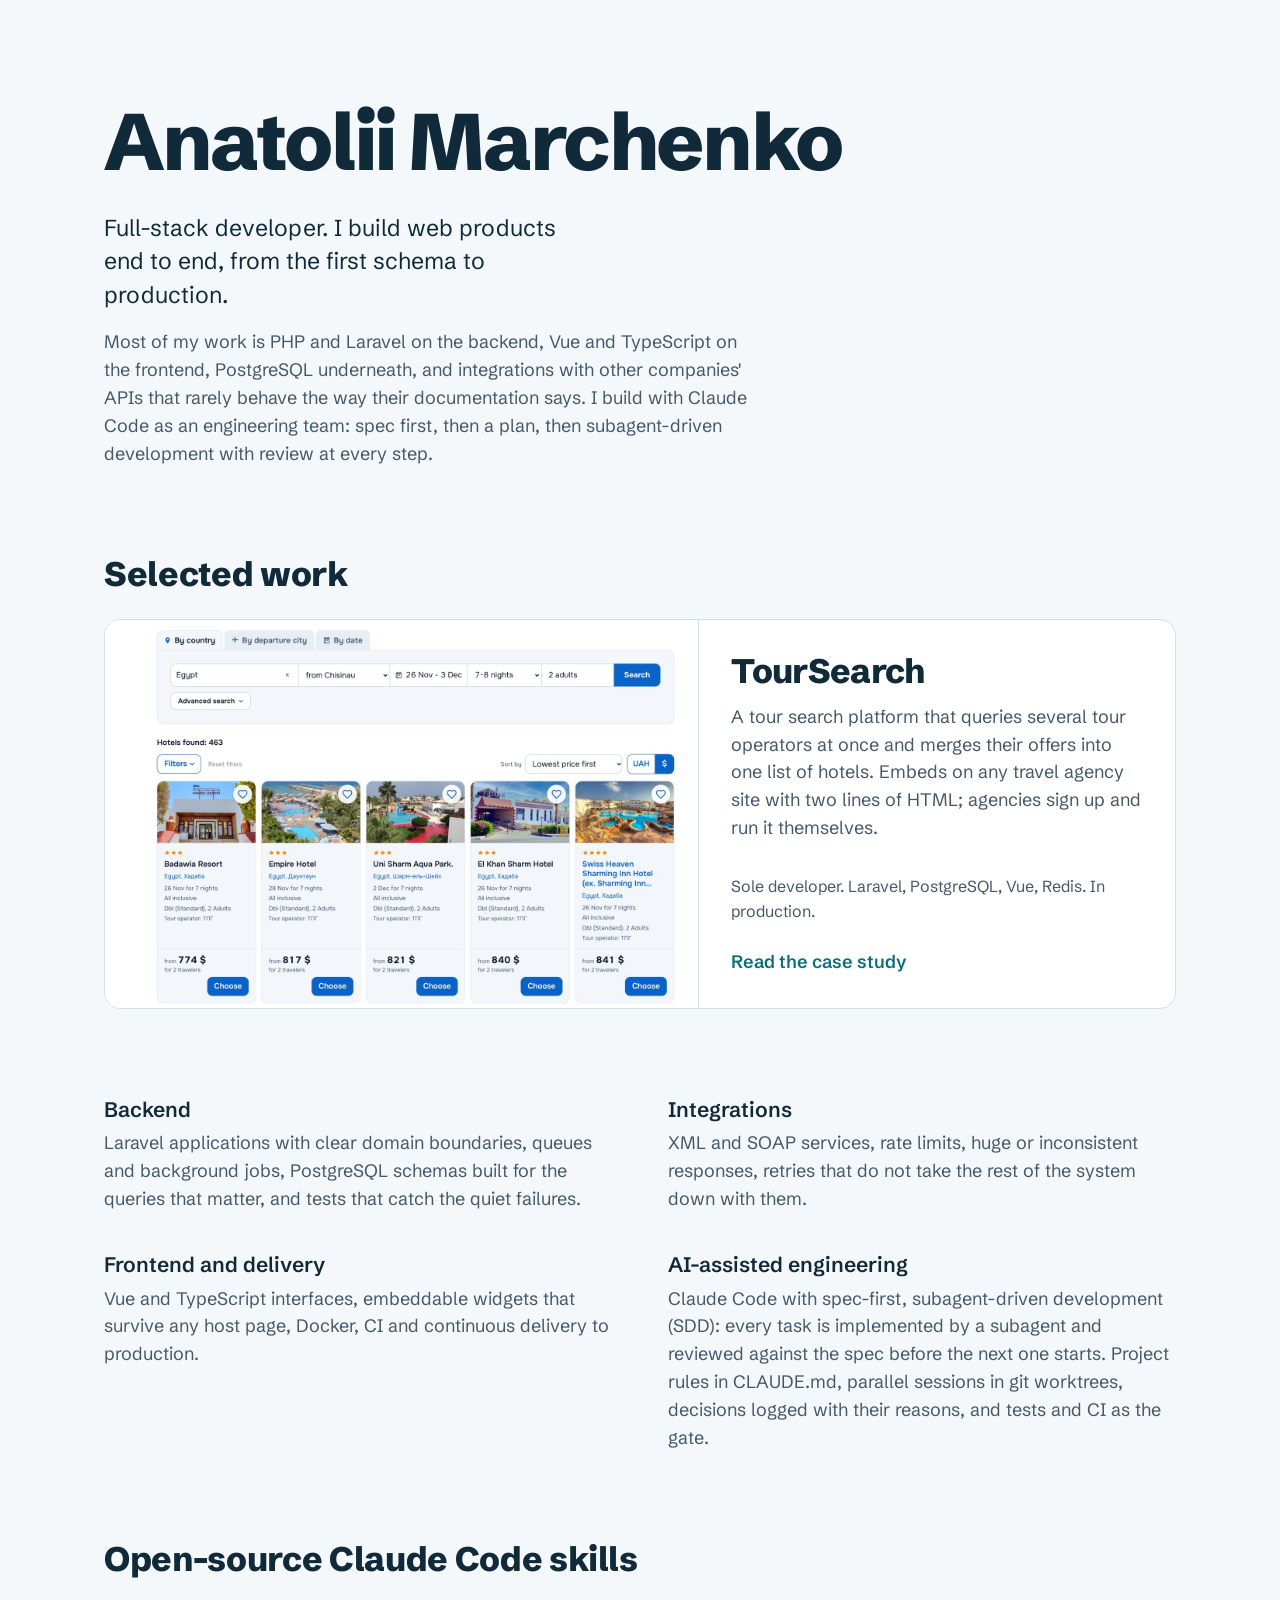
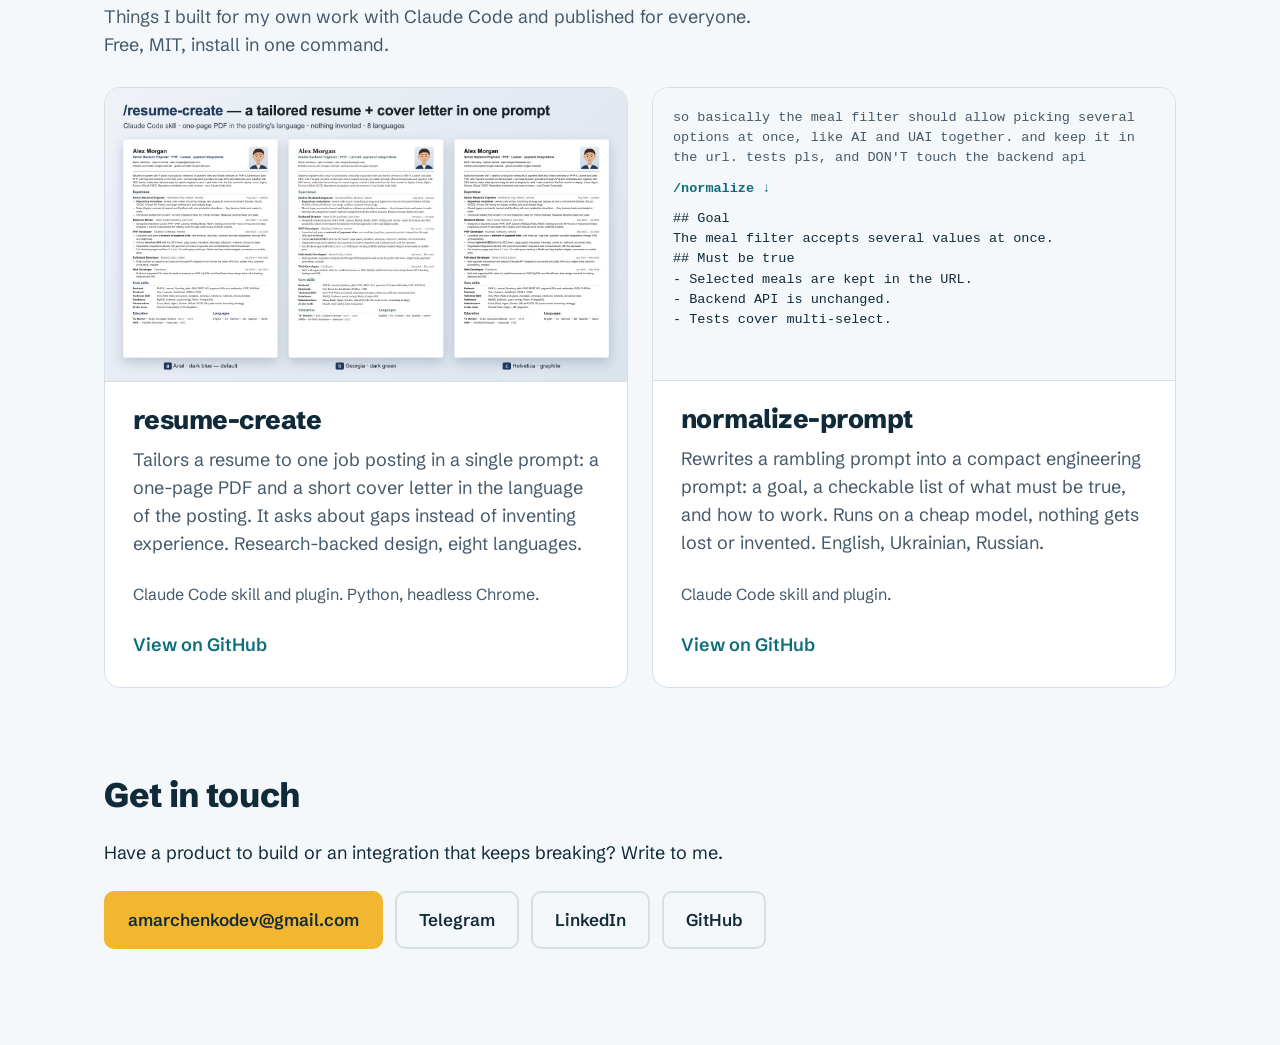
==== commit 8ea6af58: "Add an open-source Claude Code skills section to the homepage Co-Authored-By: Claude Opus 5.5 <norep" ====
--- a/index.html
+++ b/index.html
@@ -68,6 +68,27 @@
 .skills h3 { font-size: 21px; font-weight: 600; margin-bottom: 8px; }
 .skills p { color: var(--muted); margin: 0; }
 
+.oss { padding-top: 88px; }
+.oss .sub { color: var(--muted); max-width: 60ch; margin-bottom: 28px; }
+.oss-grid { display: grid; grid-template-columns: repeat(2, minmax(0, 1fr)); gap: 24px; }
+.tool {
+  display: flex; flex-direction: column; background: var(--surface); border: 1px solid var(--line);
+  border-radius: 16px; overflow: hidden; text-decoration: none; color: inherit;
+}
+.tool:hover .tool-title, .tool:focus-visible .tool-title { text-decoration: underline; text-underline-offset: 4px; }
+.tool-visual { aspect-ratio: 16 / 9; border-bottom: 1px solid var(--line); background: var(--bg); }
+.tool-visual img { display: block; width: 100%; height: 100%; object-fit: cover; object-position: center top; }
+.tool-visual.text { padding: 20px; display: grid; grid-template-rows: auto auto 1fr; gap: 10px; align-content: start;
+  font-family: ui-monospace, "SF Mono", Menlo, monospace; font-size: 13.5px; line-height: 1.5; }
+.tool-visual .before { color: var(--muted); }
+.tool-visual .arrow { color: var(--sea); font-weight: 600; }
+.tool-visual .after { color: var(--ink); white-space: pre-line; }
+.tool-body { padding: 24px 28px 28px; display: flex; flex-direction: column; flex: 1; }
+.tool-title { font-size: 26px; font-weight: 800; letter-spacing: -0.02em; margin-bottom: 10px; }
+.tool-body p { color: var(--muted); }
+.tool-meta { margin-top: auto; padding-top: 8px; color: var(--muted); font-size: 16px; }
+.tool-cta { color: var(--sea); font-weight: 600; margin-top: 8px; }
+
 .contact { padding: 88px 0 96px; }
 .contact p { max-width: 60ch; }
 .contact-links { display: flex; flex-wrap: wrap; gap: 12px; margin-top: 24px; }
@@ -81,6 +102,8 @@
   .work { grid-template-columns: 1fr; }
   .work img { border-right: 0; border-bottom: 1px solid var(--line); height: auto; aspect-ratio: 16 / 10; }
   .skills { grid-template-columns: 1fr; gap: 32px; padding-top: 64px; }
+  .oss { padding-top: 64px; }
+  .oss-grid { grid-template-columns: 1fr; }
   .intro { padding: 64px 0 56px; }
   .contact { padding: 64px 0 72px; }
 }
@@ -90,6 +113,7 @@
   h2, .work-title { font-size: 28px; }
   .intro .lead { font-size: 20px; }
   .work-body { padding: 24px; }
+  .tool-body { padding: 20px 20px 24px; }
 }
 </style>
 </head>
@@ -134,6 +158,40 @@
     </div>
   </section>
 
+  <section class="oss" aria-labelledby="oss">
+    <h2 id="oss">Open-source Claude Code skills</h2>
+    <p class="sub">Things I built for my own work with Claude Code and published for everyone. Free, MIT, install in one command.</p>
+    <div class="oss-grid">
+      <a class="tool" href="https://github.com/MarkForest/resume-create">
+        <div class="tool-visual"><img src="img/resume-create.jpg" width="1600" height="900" alt="resume-create: the same resume in three themes" loading="lazy"></div>
+        <div class="tool-body">
+          <h3 class="tool-title">resume-create</h3>
+          <p>Tailors a resume to one job posting in a single prompt: a one-page PDF and a short cover letter in the language of the posting. It asks about gaps instead of inventing experience. Research-backed design, eight languages.</p>
+          <p class="tool-meta">Claude Code skill and plugin. Python, headless Chrome.</p>
+          <span class="tool-cta">View on GitHub</span>
+        </div>
+      </a>
+      <a class="tool" href="https://github.com/MarkForest/normalize-prompt">
+        <div class="tool-visual text" aria-hidden="true">
+          <div class="before">so basically the meal filter should allow picking several options at once, like AI and UAI together. and keep it in the url. tests pls, and DON'T touch the backend api</div>
+          <div class="arrow">/normalize &darr;</div>
+          <div class="after">## Goal
+The meal filter accepts several values at once.
+## Must be true
+- Selected meals are kept in the URL.
+- Backend API is unchanged.
+- Tests cover multi-select.</div>
+        </div>
+        <div class="tool-body">
+          <h3 class="tool-title">normalize-prompt</h3>
+          <p>Rewrites a rambling prompt into a compact engineering prompt: a goal, a checkable list of what must be true, and how to work. Runs on a cheap model, nothing gets lost or invented. English, Ukrainian, Russian.</p>
+          <p class="tool-meta">Claude Code skill and plugin.</p>
+          <span class="tool-cta">View on GitHub</span>
+        </div>
+      </a>
+    </div>
+  </section>
+
   <section class="contact" aria-labelledby="contact">
     <h2 id="contact">Get in touch</h2>
     <p>Have a product to build or an integration that keeps breaking? Write to me.</p>
